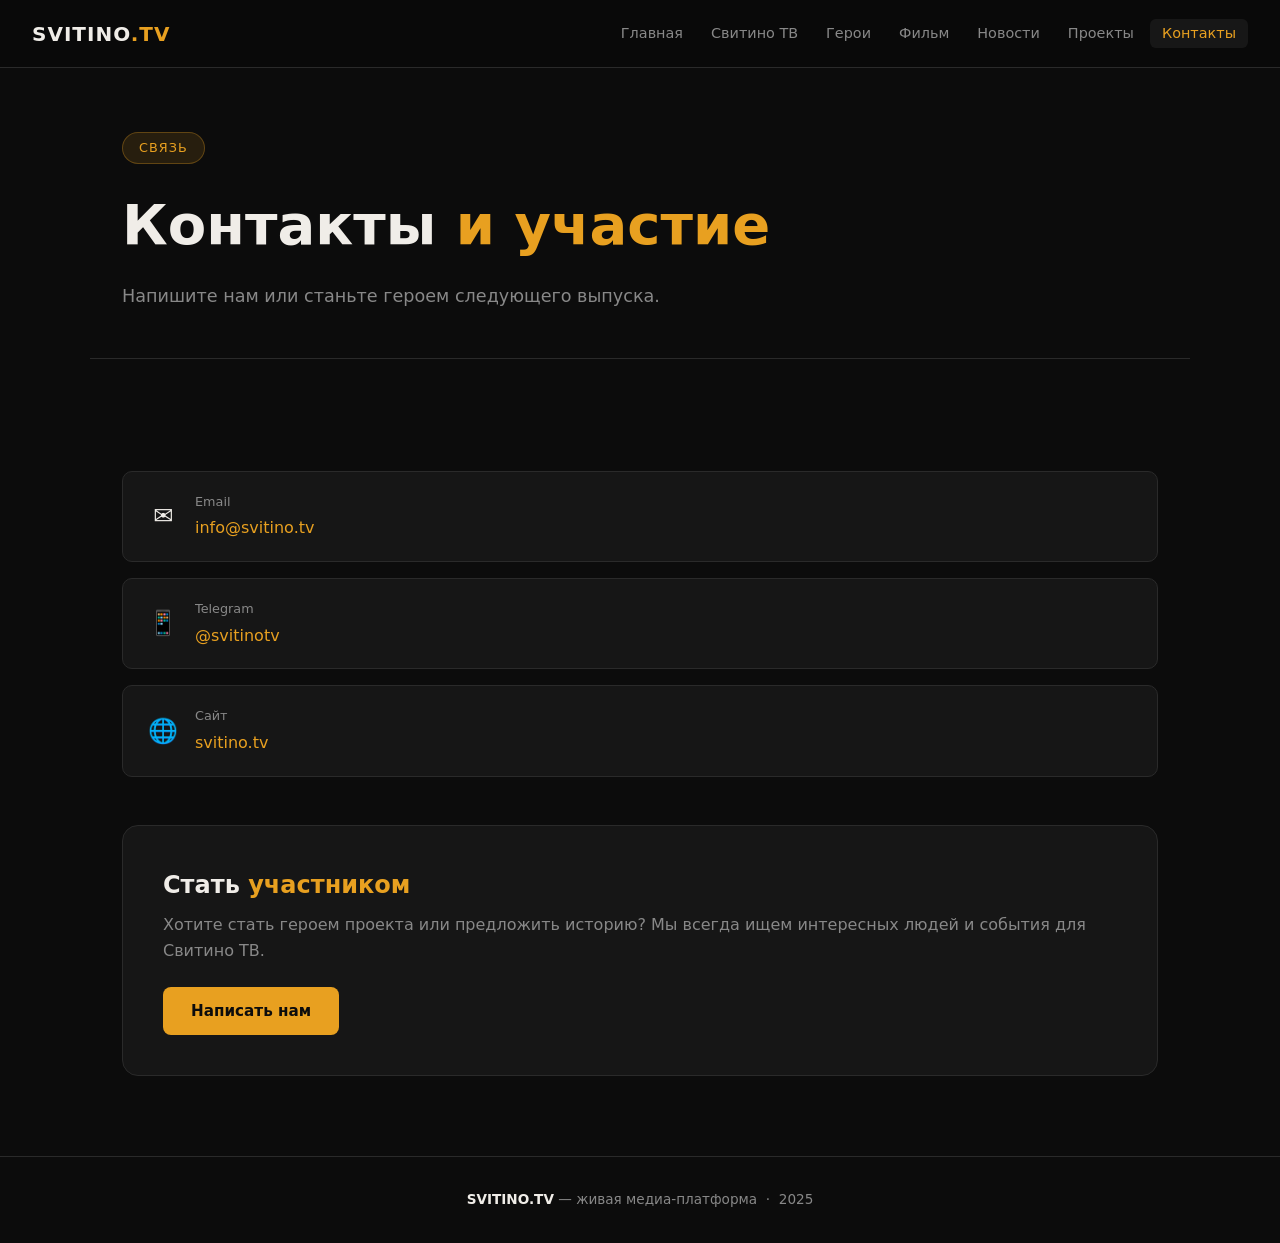
==== contacts.html @ ee6710ea "Убрать скрипт Cloudflare Analytics — работает автоматически через Pages" ====
<!DOCTYPE html>
<html lang="ru">
<head>
  <meta charset="UTF-8">
  <meta name="viewport" content="width=device-width, initial-scale=1.0">
  <title>Контакты — SVITINO.TV</title>
  <meta name="description" content="Связаться с командой Свитино ТВ или стать участником проекта.">
  <link rel="stylesheet" href="css/style.css">
  <style>
    .participate {
      background: var(--bg-card);
      border: 1px solid var(--border);
      border-radius: 16px;
      padding: 2.5rem;
      margin-top: 3rem;
    }
    .participate h2 { font-size: 1.5rem; margin-bottom: 0.5rem; }
    .participate h2 span { color: var(--accent); }
    .participate p { color: var(--text-muted); margin-bottom: 1.5rem; }
  </style>
</head>
<body>

<nav>
  <a class="nav-logo" href="index.html">SVITINO<span>.TV</span></a>
  <button class="nav-burger" aria-label="Меню">
    <span></span><span></span><span></span>
  </button>
  <ul class="nav-links">
    <li><a href="index.html">Главная</a></li>
    <li><a href="tv.html">Свитино ТВ</a></li>
    <li><a href="heroes.html">Герои</a></li>
    <li><a href="film.html">Фильм</a></li>
    <li><a href="news.html">Новости</a></li>
    <li><a href="projects.html">Проекты</a></li>
    <li><a href="contacts.html">Контакты</a></li>
  </ul>
</nav>

<div class="page">
  <div class="page-hero">
    <div class="coming-soon">Связь</div>
    <h1>Контакты <span style="color:var(--accent)">и участие</span></h1>
    <p>Напишите нам или станьте героем следующего выпуска.</p>
  </div>

  <div class="section">
    <ul class="contact-list">
      <li>
        <span class="ci">✉️</span>
        <div>
          <div style="font-size:0.8rem;color:var(--text-muted);margin-bottom:0.2rem">Email</div>
          <a href="mailto:info@svitino.tv">info@svitino.tv</a>
        </div>
      </li>
      <li>
        <span class="ci">📱</span>
        <div>
          <div style="font-size:0.8rem;color:var(--text-muted);margin-bottom:0.2rem">Telegram</div>
          <a href="https://t.me/svitinotv" target="_blank" rel="noopener">@svitinotv</a>
        </div>
      </li>
      <li>
        <span class="ci">🌐</span>
        <div>
          <div style="font-size:0.8rem;color:var(--text-muted);margin-bottom:0.2rem">Сайт</div>
          <a href="https://svitino.tv">svitino.tv</a>
        </div>
      </li>
    </ul>

    <div class="participate">
      <h2>Стать <span>участником</span></h2>
      <p>Хотите стать героем проекта или предложить историю? Мы всегда ищем интересных людей и события для Свитино ТВ.</p>
      <a href="mailto:info@svitino.tv?subject=Хочу стать участником SVITINO.TV" class="btn btn-primary">Написать нам</a>
    </div>
  </div>
</div>

<footer>
  <strong>SVITINO.TV</strong> — живая медиа-платформа &nbsp;·&nbsp; 2025
</footer>

<script src="js/nav.js"></script>
</body>
</html>
---- css/style.css ----
/* SVITINO.TV — main stylesheet */

*, *::before, *::after {
  box-sizing: border-box;
  margin: 0;
  padding: 0;
}

:root {
  --bg: #0c0c0c;
  --bg-card: #161616;
  --bg-nav: rgba(10, 10, 10, 0.95);
  --accent: #e8a020;
  --accent-dark: #c48018;
  --text: #f0ede8;
  --text-muted: #888;
  --border: #2a2a2a;
  --font: 'Segoe UI', system-ui, -apple-system, sans-serif;
  --nav-h: 68px;
}

html { scroll-behavior: smooth; }

body {
  background: var(--bg);
  color: var(--text);
  font-family: var(--font);
  font-size: 16px;
  line-height: 1.6;
  min-height: 100vh;
}

a { color: inherit; text-decoration: none; }

/* ── Navigation ──────────────────────────────── */

nav {
  position: fixed;
  top: 0; left: 0; right: 0;
  height: var(--nav-h);
  background: var(--bg-nav);
  border-bottom: 1px solid var(--border);
  backdrop-filter: blur(10px);
  z-index: 100;
  display: flex;
  align-items: center;
  justify-content: space-between;
  padding: 0 2rem;
}

.nav-logo {
  font-size: 1.25rem;
  font-weight: 700;
  letter-spacing: 0.05em;
  color: var(--text);
}

.nav-logo span { color: var(--accent); }

.nav-links {
  display: flex;
  gap: 0.25rem;
  list-style: none;
}

.nav-links a {
  padding: 0.4rem 0.75rem;
  border-radius: 6px;
  font-size: 0.9rem;
  color: var(--text-muted);
  transition: color 0.2s, background 0.2s;
}

.nav-links a:hover,
.nav-links a.active {
  color: var(--text);
  background: rgba(255,255,255,0.06);
}

.nav-links a.active { color: var(--accent); }

/* Burger (mobile) */
.nav-burger {
  display: none;
  flex-direction: column;
  gap: 5px;
  cursor: pointer;
  padding: 4px;
  background: none;
  border: none;
}

.nav-burger span {
  display: block;
  width: 24px;
  height: 2px;
  background: var(--text);
  border-radius: 2px;
  transition: all 0.3s;
}

/* ── Page wrapper ────────────────────────────── */

.page {
  padding-top: var(--nav-h);
  min-height: 100vh;
}

/* ── Hero (главная) ──────────────────────────── */

.hero {
  min-height: calc(100vh - var(--nav-h));
  display: flex;
  flex-direction: column;
  align-items: center;
  justify-content: center;
  text-align: center;
  padding: 4rem 2rem;
  background:
    radial-gradient(ellipse 80% 60% at 50% 30%, rgba(232,160,32,0.08) 0%, transparent 70%),
    var(--bg);
}

.hero-eyebrow {
  font-size: 0.8rem;
  letter-spacing: 0.2em;
  text-transform: uppercase;
  color: var(--accent);
  margin-bottom: 1.5rem;
}

.hero h1 {
  font-size: clamp(3rem, 10vw, 7rem);
  font-weight: 800;
  letter-spacing: -0.02em;
  line-height: 1;
  margin-bottom: 1.5rem;
}

.hero h1 .dot { color: var(--accent); }

.hero-sub {
  font-size: clamp(1rem, 2.5vw, 1.25rem);
  color: var(--text-muted);
  max-width: 540px;
  margin-bottom: 1rem;
}

.hero-note {
  font-size: 0.95rem;
  color: var(--accent);
  margin-bottom: 3rem;
}

.hero-buttons {
  display: flex;
  gap: 1rem;
  flex-wrap: wrap;
  justify-content: center;
}

/* ── Buttons ─────────────────────────────────── */

.btn {
  display: inline-flex;
  align-items: center;
  gap: 0.5rem;
  padding: 0.75rem 1.75rem;
  border-radius: 8px;
  font-size: 0.95rem;
  font-weight: 600;
  cursor: pointer;
  transition: all 0.2s;
  border: none;
}

.btn-primary {
  background: var(--accent);
  color: #0c0c0c;
}

.btn-primary:hover {
  background: var(--accent-dark);
  transform: translateY(-1px);
}

.btn-outline {
  background: transparent;
  color: var(--text);
  border: 1px solid var(--border);
}

.btn-outline:hover {
  border-color: var(--accent);
  color: var(--accent);
  transform: translateY(-1px);
}

/* ── Section ─────────────────────────────────── */

.section {
  padding: 5rem 2rem;
  max-width: 1100px;
  margin: 0 auto;
}

.section-title {
  font-size: clamp(1.75rem, 4vw, 2.5rem);
  font-weight: 700;
  margin-bottom: 0.5rem;
}

.section-title span { color: var(--accent); }

.section-sub {
  color: var(--text-muted);
  margin-bottom: 3rem;
  max-width: 540px;
}

/* ── Cards ───────────────────────────────────── */

.cards {
  display: grid;
  grid-template-columns: repeat(auto-fill, minmax(300px, 1fr));
  gap: 1.5rem;
}

.card {
  background: var(--bg-card);
  border: 1px solid var(--border);
  border-radius: 12px;
  overflow: hidden;
  transition: border-color 0.2s, transform 0.2s;
}

.card:hover {
  border-color: var(--accent);
  transform: translateY(-3px);
}

.card-img {
  width: 100%;
  aspect-ratio: 16/9;
  background: #1e1e1e;
  display: flex;
  align-items: center;
  justify-content: center;
  color: var(--text-muted);
  font-size: 2rem;
}

.card-body { padding: 1.25rem; }

.card-tag {
  font-size: 0.75rem;
  letter-spacing: 0.1em;
  text-transform: uppercase;
  color: var(--accent);
  margin-bottom: 0.5rem;
}

.card-title {
  font-size: 1.1rem;
  font-weight: 600;
  margin-bottom: 0.5rem;
}

.card-text { font-size: 0.9rem; color: var(--text-muted); }

/* ── Page hero (inner pages) ─────────────────── */

.page-hero {
  padding: 4rem 2rem 3rem;
  max-width: 1100px;
  margin: 0 auto;
  border-bottom: 1px solid var(--border);
  margin-bottom: 0;
}

.page-hero h1 {
  font-size: clamp(2rem, 5vw, 3.5rem);
  font-weight: 800;
  margin-bottom: 0.75rem;
}

.page-hero p {
  color: var(--text-muted);
  font-size: 1.1rem;
  max-width: 560px;
}

/* ── Coming soon badge ───────────────────────── */

.coming-soon {
  display: inline-block;
  background: rgba(232,160,32,0.12);
  color: var(--accent);
  border: 1px solid rgba(232,160,32,0.3);
  border-radius: 20px;
  padding: 0.3rem 1rem;
  font-size: 0.8rem;
  letter-spacing: 0.08em;
  text-transform: uppercase;
  margin-bottom: 1rem;
}

/* ── Contacts ────────────────────────────────── */

.contact-list {
  list-style: none;
  display: flex;
  flex-direction: column;
  gap: 1rem;
  margin-top: 2rem;
}

.contact-list li {
  display: flex;
  align-items: center;
  gap: 1rem;
  padding: 1.25rem 1.5rem;
  background: var(--bg-card);
  border: 1px solid var(--border);
  border-radius: 10px;
}

.contact-list .ci {
  font-size: 1.5rem;
  width: 2rem;
  text-align: center;
}

.contact-list a {
  color: var(--accent);
  transition: opacity 0.2s;
}

.contact-list a:hover { opacity: 0.75; }

/* ── Footer ──────────────────────────────────── */

footer {
  border-top: 1px solid var(--border);
  padding: 2rem;
  text-align: center;
  color: var(--text-muted);
  font-size: 0.85rem;
}

footer strong { color: var(--text); }

/* ── Mobile ──────────────────────────────────── */

@media (max-width: 768px) {
  nav { padding: 0 1rem; }

  .nav-links {
    position: fixed;
    top: var(--nav-h);
    left: 0; right: 0;
    background: var(--bg-nav);
    border-bottom: 1px solid var(--border);
    flex-direction: column;
    padding: 1rem;
    gap: 0.25rem;
    transform: translateY(-120%);
    transition: transform 0.3s;
  }

  .nav-links.open { transform: translateY(0); }

  .nav-links a {
    display: block;
    padding: 0.65rem 1rem;
    font-size: 1rem;
  }

  .nav-burger { display: flex; }

  .hero { padding: 3rem 1.25rem; }

  .hero-buttons { flex-direction: column; align-items: stretch; }
  .hero-buttons .btn { justify-content: center; }

  .section { padding: 3rem 1.25rem; }
  .page-hero { padding: 2.5rem 1.25rem 2rem; }

  .cards { grid-template-columns: 1fr; }
}
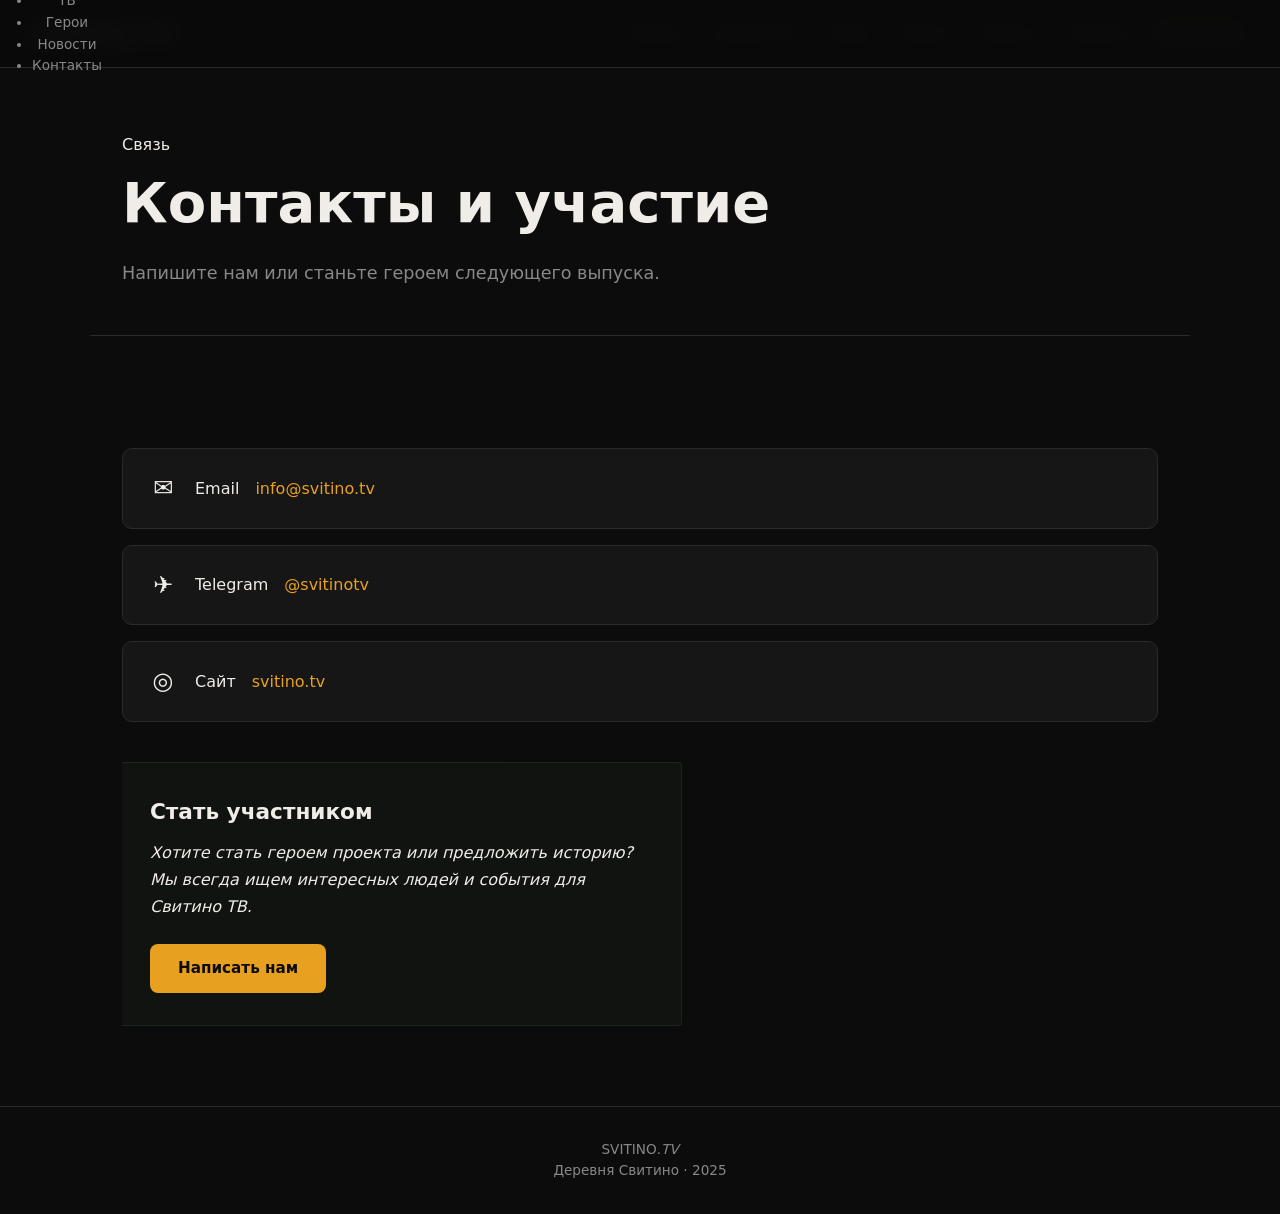
==== commit 7fff6403: "Add files via upload" ====
--- a/contacts.html
+++ b/contacts.html
@@ -8,22 +8,34 @@
   <link rel="stylesheet" href="css/style.css">
   <style>
     .participate {
-      background: var(--bg-card);
-      border: 1px solid var(--border);
-      border-radius: 16px;
-      padding: 2.5rem;
-      margin-top: 3rem;
+      background: rgba(61,92,64,0.1);
+      border: 1px solid rgba(61,92,64,0.25);
+      border-left: 3px solid var(--fir);
+      border-radius: 0 4px 4px 0;
+      padding: 2rem 2rem 2rem 1.75rem;
+      margin-top: 2.5rem;
+      max-width: 560px;
     }
-    .participate h2 { font-size: 1.5rem; margin-bottom: 0.5rem; }
-    .participate h2 span { color: var(--accent); }
-    .participate p { color: var(--text-muted); margin-bottom: 1.5rem; }
+    .participate h2 {
+      font-family: var(--serif);
+      font-size: 1.35rem;
+      font-weight: 700;
+      margin-bottom: 0.6rem;
+    }
+    .participate p {
+      font-family: var(--serif);
+      font-style: italic;
+      color: var(--stone);
+      margin-bottom: 1.5rem;
+      line-height: 1.7;
+    }
   </style>
 </head>
 <body>
 
 <nav>
-  <a class="nav-logo" href="index.html">SVITINO<span>.TV</span></a>
-  <button class="nav-burger" aria-label="Меню">
+  <a class="nav-logo" href="index.html">SVITINO<em>.TV</em></a>
+  <button class="nav-burger" aria-label="Меню" aria-expanded="false">
     <span></span><span></span><span></span>
   </button>
   <ul class="nav-links">
@@ -39,38 +51,32 @@
 
 <div class="page">
   <div class="page-hero">
-    <div class="coming-soon">Связь</div>
-    <h1>Контакты <span style="color:var(--accent)">и участие</span></h1>
+    <div class="badge">Связь</div>
+    <h1>Контакты и участие</h1>
     <p>Напишите нам или станьте героем следующего выпуска.</p>
   </div>
 
   <div class="section">
     <ul class="contact-list">
       <li>
-        <span class="ci">✉️</span>
-        <div>
-          <div style="font-size:0.8rem;color:var(--text-muted);margin-bottom:0.2rem">Email</div>
-          <a href="mailto:info@svitino.tv">info@svitino.tv</a>
-        </div>
+        <span class="ci">✉</span>
+        <span class="cl">Email</span>
+        <a href="mailto:info@svitino.tv">info@svitino.tv</a>
       </li>
       <li>
-        <span class="ci">📱</span>
-        <div>
-          <div style="font-size:0.8rem;color:var(--text-muted);margin-bottom:0.2rem">Telegram</div>
-          <a href="https://t.me/svitinotv" target="_blank" rel="noopener">@svitinotv</a>
-        </div>
+        <span class="ci">✈</span>
+        <span class="cl">Telegram</span>
+        <a href="https://t.me/svitinotv" target="_blank" rel="noopener">@svitinotv</a>
       </li>
       <li>
-        <span class="ci">🌐</span>
-        <div>
-          <div style="font-size:0.8rem;color:var(--text-muted);margin-bottom:0.2rem">Сайт</div>
-          <a href="https://svitino.tv">svitino.tv</a>
-        </div>
+        <span class="ci">◎</span>
+        <span class="cl">Сайт</span>
+        <a href="https://svitino.tv">svitino.tv</a>
       </li>
     </ul>
 
     <div class="participate">
-      <h2>Стать <span>участником</span></h2>
+      <h2>Стать участником</h2>
       <p>Хотите стать героем проекта или предложить историю? Мы всегда ищем интересных людей и события для Свитино ТВ.</p>
       <a href="mailto:info@svitino.tv?subject=Хочу стать участником SVITINO.TV" class="btn btn-primary">Написать нам</a>
     </div>
@@ -78,7 +84,16 @@
 </div>
 
 <footer>
-  <strong>SVITINO.TV</strong> — живая медиа-платформа &nbsp;·&nbsp; 2025
+  <div class="footer-logo">SVITINO<em>.TV</em></div>
+  <div class="footer-center">Деревня Свитино · 2025</div>
+  <nav aria-label="Footer navigation">
+    <ul class="footer-nav">
+      <li><a href="tv.html">ТВ</a></li>
+      <li><a href="heroes.html">Герои</a></li>
+      <li><a href="news.html">Новости</a></li>
+      <li><a href="contacts.html">Контакты</a></li>
+    </ul>
+  </nav>
 </footer>
 
 <script src="js/nav.js"></script>
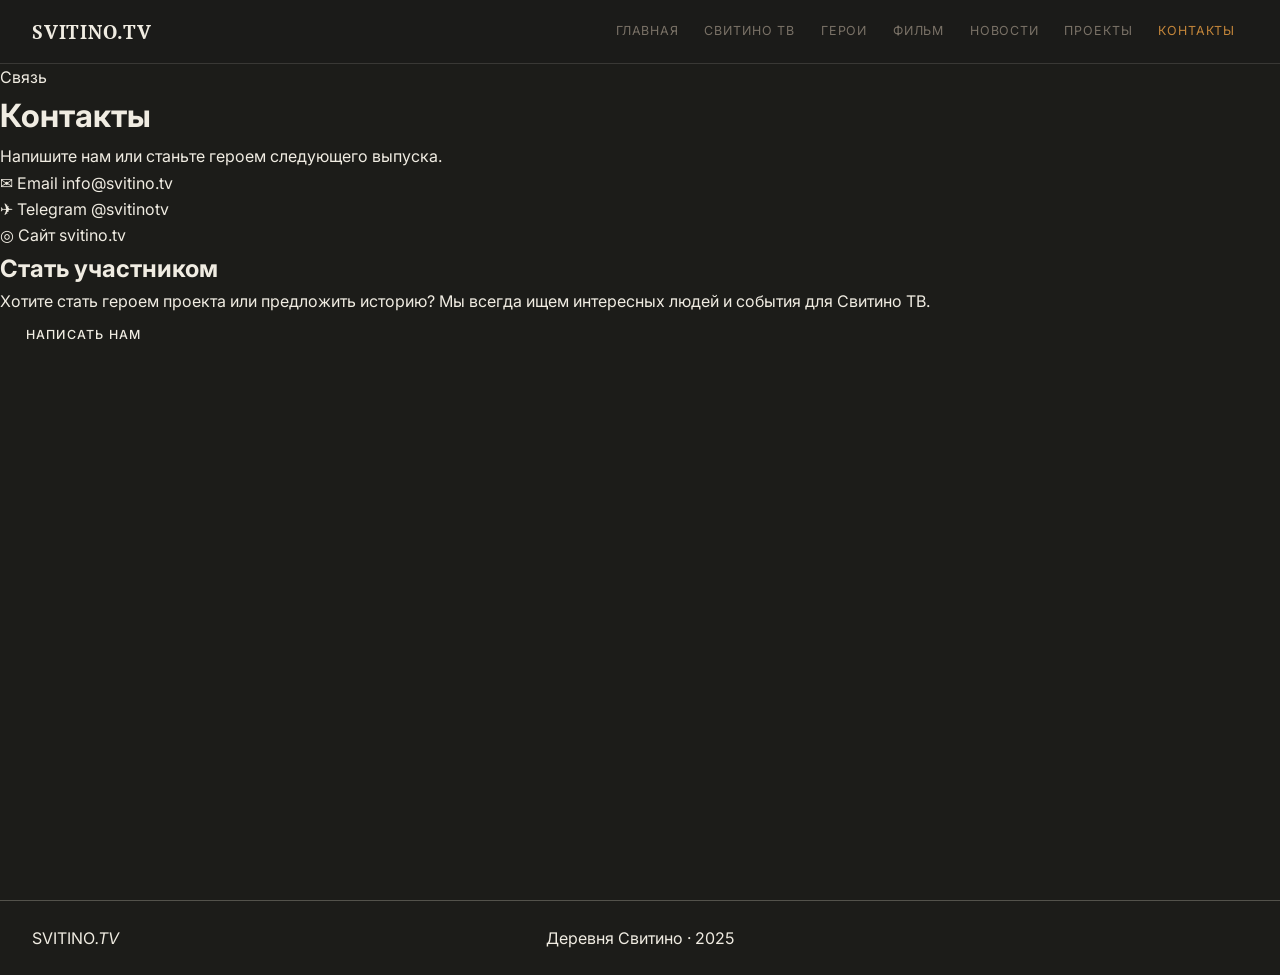
==== commit 78aa36f3: "Add files via upload" ====
--- a/contacts.html
+++ b/contacts.html
@@ -4,40 +4,12 @@
   <meta charset="UTF-8">
   <meta name="viewport" content="width=device-width, initial-scale=1.0">
   <title>Контакты — SVITINO.TV</title>
-  <meta name="description" content="Связаться с командой Свитино ТВ или стать участником проекта.">
   <link rel="stylesheet" href="css/style.css">
-  <style>
-    .participate {
-      background: rgba(61,92,64,0.1);
-      border: 1px solid rgba(61,92,64,0.25);
-      border-left: 3px solid var(--fir);
-      border-radius: 0 4px 4px 0;
-      padding: 2rem 2rem 2rem 1.75rem;
-      margin-top: 2.5rem;
-      max-width: 560px;
-    }
-    .participate h2 {
-      font-family: var(--serif);
-      font-size: 1.35rem;
-      font-weight: 700;
-      margin-bottom: 0.6rem;
-    }
-    .participate p {
-      font-family: var(--serif);
-      font-style: italic;
-      color: var(--stone);
-      margin-bottom: 1.5rem;
-      line-height: 1.7;
-    }
-  </style>
 </head>
 <body>
-
-<nav>
-  <a class="nav-logo" href="index.html">SVITINO<em>.TV</em></a>
-  <button class="nav-burger" aria-label="Меню" aria-expanded="false">
-    <span></span><span></span><span></span>
-  </button>
+<nav class="nav">
+  <a class="nav-logo" href="index.html"><span class="nav-logo-main">SVITINO</span><span class="nav-logo-dot">.</span><span class="nav-logo-tv">TV</span></a>
+  <button class="nav-burger" aria-label="Меню" aria-expanded="false"><span></span><span></span><span></span></button>
   <ul class="nav-links">
     <li><a href="index.html">Главная</a></li>
     <li><a href="tv.html">Свитино ТВ</a></li>
@@ -48,54 +20,40 @@
     <li><a href="contacts.html">Контакты</a></li>
   </ul>
 </nav>
-
 <div class="page">
-  <div class="page-hero">
-    <div class="badge">Связь</div>
-    <h1>Контакты и участие</h1>
-    <p>Напишите нам или станьте героем следующего выпуска.</p>
+  <div class="page-head">
+    <div class="page-head-inner">
+      <div class="page-badge">Связь</div>
+      <h1>Контакты</h1>
+      <p>Напишите нам или станьте героем следующего выпуска.</p>
+    </div>
   </div>
-
-  <div class="section">
-    <ul class="contact-list">
-      <li>
-        <span class="ci">✉</span>
-        <span class="cl">Email</span>
-        <a href="mailto:info@svitino.tv">info@svitino.tv</a>
-      </li>
-      <li>
-        <span class="ci">✈</span>
-        <span class="cl">Telegram</span>
-        <a href="https://t.me/svitinotv" target="_blank" rel="noopener">@svitinotv</a>
-      </li>
-      <li>
-        <span class="ci">◎</span>
-        <span class="cl">Сайт</span>
-        <a href="https://svitino.tv">svitino.tv</a>
-      </li>
-    </ul>
-
-    <div class="participate">
+  <div class="page-content">
+    <div class="contact-items">
+      <div class="contact-row">
+        <span class="contact-icon">✉</span>
+        <span class="contact-label">Email</span>
+        <a href="mailto:info@svitino.tv" class="contact-value">info@svitino.tv</a>
+      </div>
+      <div class="contact-row">
+        <span class="contact-icon">✈</span>
+        <span class="contact-label">Telegram</span>
+        <a href="https://t.me/svitinotv" target="_blank" rel="noopener" class="contact-value">@svitinotv</a>
+      </div>
+      <div class="contact-row">
+        <span class="contact-icon">◎</span>
+        <span class="contact-label">Сайт</span>
+        <a href="https://svitino.tv" class="contact-value">svitino.tv</a>
+      </div>
+    </div>
+    <div class="participate-block">
       <h2>Стать участником</h2>
       <p>Хотите стать героем проекта или предложить историю? Мы всегда ищем интересных людей и события для Свитино ТВ.</p>
-      <a href="mailto:info@svitino.tv?subject=Хочу стать участником SVITINO.TV" class="btn btn-primary">Написать нам</a>
+      <a href="mailto:info@svitino.tv?subject=Хочу стать участником SVITINO.TV" class="btn btn-stone">Написать нам</a>
     </div>
   </div>
 </div>
-
-<footer>
-  <div class="footer-logo">SVITINO<em>.TV</em></div>
-  <div class="footer-center">Деревня Свитино · 2025</div>
-  <nav aria-label="Footer navigation">
-    <ul class="footer-nav">
-      <li><a href="tv.html">ТВ</a></li>
-      <li><a href="heroes.html">Герои</a></li>
-      <li><a href="news.html">Новости</a></li>
-      <li><a href="contacts.html">Контакты</a></li>
-    </ul>
-  </nav>
-</footer>
-
+<footer class="footer-simple"><span class="footer-simple-logo">SVITINO<em>.TV</em></span><span>Деревня Свитино · 2025</span></footer>
 <script src="js/nav.js"></script>
 </body>
 </html>
--- a/css/style.css
+++ b/css/style.css
@@ -1,46 +1,56 @@
-/* SVITINO.TV — main stylesheet */
-
-*, *::before, *::after {
-  box-sizing: border-box;
-  margin: 0;
-  padding: 0;
-}
+/* SVITINO.TV — Новая версия. Документальный стиль. */
+
+@import url('https://fonts.googleapis.com/css2?family=PT+Serif:ital,wght@0,400;0,700;1,400&family=Inter:wght@300;400;500&display=swap');
+
+*, *::before, *::after { box-sizing: border-box; margin: 0; padding: 0; }
 
 :root {
-  --bg: #0c0c0c;
-  --bg-card: #161616;
-  --bg-nav: rgba(10, 10, 10, 0.95);
-  --accent: #e8a020;
-  --accent-dark: #c48018;
-  --text: #f0ede8;
-  --text-muted: #888;
-  --border: #2a2a2a;
-  --font: 'Segoe UI', system-ui, -apple-system, sans-serif;
-  --nav-h: 68px;
+  --ink:     #1c1c19;
+  --paper:   #f0ece2;
+  --stone:   #7a7267;
+  --pebble:  #c8c3b5;
+  --amber:   #c4863a;
+  --amber2:  #a06828;
+  --fir:     #3d5c40;
+  --card-bg: #242420;
+  --border:  rgba(200,195,181,0.18);
+  --border2: rgba(200,195,181,0.32);
+  --nav-h:   64px;
+  --serif:   'PT Serif', Georgia, serif;
+  --sans:    'Inter', system-ui, -apple-system, sans-serif;
+
+  /* Gabion mesh pattern */
+  --gabion: repeating-linear-gradient(
+      rgba(200,195,181,0.10) 0px, rgba(200,195,181,0.10) 1px,
+      transparent 1px, transparent 22px),
+    repeating-linear-gradient(
+      90deg,
+      rgba(200,195,181,0.10) 0px, rgba(200,195,181,0.10) 1px,
+      transparent 1px, transparent 22px);
 }
 
 html { scroll-behavior: smooth; }
 
 body {
-  background: var(--bg);
-  color: var(--text);
-  font-family: var(--font);
+  background: var(--ink);
+  color: var(--paper);
+  font-family: var(--sans);
   font-size: 16px;
-  line-height: 1.6;
+  line-height: 1.65;
   min-height: 100vh;
 }
 
 a { color: inherit; text-decoration: none; }
 
-/* ── Navigation ──────────────────────────────── */
+/* ── Nav ────────────────────────────────────── */
 
 nav {
   position: fixed;
   top: 0; left: 0; right: 0;
   height: var(--nav-h);
-  background: var(--bg-nav);
+  background: rgba(28,28,25,0.96);
+  backdrop-filter: blur(10px);
   border-bottom: 1px solid var(--border);
-  backdrop-filter: blur(10px);
   z-index: 100;
   display: flex;
   align-items: center;
@@ -49,53 +59,49 @@
 }
 
 .nav-logo {
-  font-size: 1.25rem;
-  font-weight: 700;
-  letter-spacing: 0.05em;
-  color: var(--text);
-}
-
-.nav-logo span { color: var(--accent); }
+  font-family: var(--serif);
+  font-size: 1.2rem;
+  font-weight: 700;
+  letter-spacing: 0.04em;
+  color: var(--paper);
+}
+.nav-logo em { font-style: italic; color: var(--amber); }
 
 .nav-links {
   display: flex;
-  gap: 0.25rem;
+  gap: 0;
   list-style: none;
 }
 
 .nav-links a {
-  padding: 0.4rem 0.75rem;
-  border-radius: 6px;
-  font-size: 0.9rem;
-  color: var(--text-muted);
-  transition: color 0.2s, background 0.2s;
+  display: block;
+  padding: 0.4rem 0.8rem;
+  font-size: 0.78rem;
+  letter-spacing: 0.07em;
+  text-transform: uppercase;
+  color: var(--stone);
+  transition: color 0.2s;
 }
 
 .nav-links a:hover,
-.nav-links a.active {
-  color: var(--text);
-  background: rgba(255,255,255,0.06);
-}
-
-.nav-links a.active { color: var(--accent); }
-
-/* Burger (mobile) */
+.nav-links a.active { color: var(--paper); }
+.nav-links a.active { color: var(--amber); }
+
 .nav-burger {
   display: none;
   flex-direction: column;
   gap: 5px;
+  background: none;
+  border: none;
   cursor: pointer;
   padding: 4px;
-  background: none;
-  border: none;
-}
-
+}
 .nav-burger span {
   display: block;
-  width: 24px;
-  height: 2px;
-  background: var(--text);
-  border-radius: 2px;
+  width: 22px;
+  height: 1.5px;
+  background: var(--paper);
+  border-radius: 1px;
   transition: all 0.3s;
 }
 
@@ -110,89 +116,201 @@
 
 .hero {
   min-height: calc(100vh - var(--nav-h));
+  display: grid;
+  grid-template-rows: 1fr auto;
+  position: relative;
+  overflow: hidden;
+}
+
+/* Archive photo wall — decorative grid behind hero */
+.hero-bg {
+  position: absolute;
+  inset: 0;
+  display: grid;
+  grid-template-columns: repeat(8, 1fr);
+  grid-template-rows: repeat(5, 1fr);
+  gap: 3px;
+  opacity: 0.08;
+  pointer-events: none;
+}
+
+.hero-bg-cell {
+  background: var(--pebble);
+  border-radius: 1px;
+}
+
+.hero-bg-cell:nth-child(3n)   { opacity: 0.6; }
+.hero-bg-cell:nth-child(5n)   { opacity: 0.9; }
+.hero-bg-cell:nth-child(7n+1) { opacity: 0.3; }
+
+/* Gabion overlay */
+.hero::before {
+  content: '';
+  position: absolute;
+  inset: 0;
+  background-image: var(--gabion);
+  pointer-events: none;
+  opacity: 0.6;
+  z-index: 0;
+}
+
+/* Bottom fade */
+.hero::after {
+  content: '';
+  position: absolute;
+  bottom: 0; left: 0; right: 0;
+  height: 200px;
+  background: linear-gradient(transparent, var(--ink));
+  pointer-events: none;
+  z-index: 1;
+}
+
+.hero-main {
+  position: relative;
+  z-index: 2;
   display: flex;
   flex-direction: column;
   align-items: center;
   justify-content: center;
   text-align: center;
-  padding: 4rem 2rem;
-  background:
-    radial-gradient(ellipse 80% 60% at 50% 30%, rgba(232,160,32,0.08) 0%, transparent 70%),
-    var(--bg);
+  padding: 5rem 2rem 3rem;
 }
 
 .hero-eyebrow {
-  font-size: 0.8rem;
+  font-size: 0.7rem;
   letter-spacing: 0.2em;
   text-transform: uppercase;
-  color: var(--accent);
-  margin-bottom: 1.5rem;
+  color: var(--stone);
+  margin-bottom: 2rem;
+  display: flex;
+  align-items: center;
+  gap: 1rem;
+}
+.hero-eyebrow::before,
+.hero-eyebrow::after {
+  content: '';
+  flex: 1;
+  height: 1px;
+  background: var(--border2);
+  max-width: 60px;
 }
 
 .hero h1 {
-  font-size: clamp(3rem, 10vw, 7rem);
-  font-weight: 800;
-  letter-spacing: -0.02em;
-  line-height: 1;
-  margin-bottom: 1.5rem;
-}
-
-.hero h1 .dot { color: var(--accent); }
+  font-family: var(--serif);
+  font-size: clamp(4rem, 12vw, 9rem);
+  font-weight: 700;
+  line-height: 0.9;
+  letter-spacing: -0.03em;
+  margin-bottom: 0.15em;
+  color: var(--paper);
+}
+
+.hero h1 .dot { color: var(--amber); font-style: italic; }
+.hero h1 .tv  { color: var(--amber); font-style: italic; }
+
+.hero-rule {
+  width: 48px;
+  height: 2px;
+  background: var(--amber);
+  margin: 1.5rem auto;
+}
 
 .hero-sub {
-  font-size: clamp(1rem, 2.5vw, 1.25rem);
-  color: var(--text-muted);
-  max-width: 540px;
-  margin-bottom: 1rem;
-}
-
-.hero-note {
-  font-size: 0.95rem;
-  color: var(--accent);
-  margin-bottom: 3rem;
+  font-family: var(--serif);
+  font-size: clamp(1rem, 2vw, 1.2rem);
+  font-style: italic;
+  color: var(--stone);
+  max-width: 460px;
+  line-height: 1.7;
+  margin-bottom: 0.75rem;
+}
+
+.hero-season {
+  font-size: 0.72rem;
+  letter-spacing: 0.14em;
+  text-transform: uppercase;
+  color: var(--amber);
+  margin-bottom: 2.5rem;
 }
 
 .hero-buttons {
   display: flex;
-  gap: 1rem;
+  gap: 0.75rem;
   flex-wrap: wrap;
   justify-content: center;
 }
 
+/* ── Strip (метаданные) ──────────────────────── */
+
+.hero-strip {
+  position: relative;
+  z-index: 2;
+  border-top: 1px solid var(--border2);
+  display: grid;
+  grid-template-columns: repeat(3, 1fr);
+  text-align: center;
+  background: rgba(28,28,25,0.6);
+  backdrop-filter: blur(8px);
+}
+
+.strip-item {
+  padding: 1.1rem 1rem;
+  border-right: 1px solid var(--border);
+  display: flex;
+  flex-direction: column;
+  gap: 0.2rem;
+}
+.strip-item:last-child { border-right: none; }
+
+.strip-label {
+  font-size: 0.62rem;
+  letter-spacing: 0.16em;
+  text-transform: uppercase;
+  color: var(--stone);
+}
+
+.strip-val {
+  font-family: var(--serif);
+  font-size: 1rem;
+  font-weight: 400;
+  color: var(--paper);
+}
+
 /* ── Buttons ─────────────────────────────────── */
 
 .btn {
   display: inline-flex;
   align-items: center;
   gap: 0.5rem;
-  padding: 0.75rem 1.75rem;
-  border-radius: 8px;
-  font-size: 0.95rem;
-  font-weight: 600;
+  padding: 0.65rem 1.6rem;
+  font-family: var(--sans);
+  font-size: 0.78rem;
+  font-weight: 500;
+  letter-spacing: 0.1em;
+  text-transform: uppercase;
   cursor: pointer;
+  border: none;
   transition: all 0.2s;
-  border: none;
+  text-decoration: none;
 }
 
 .btn-primary {
-  background: var(--accent);
-  color: #0c0c0c;
-}
-
+  background: var(--amber);
+  color: var(--ink);
+}
 .btn-primary:hover {
-  background: var(--accent-dark);
+  background: var(--amber2);
   transform: translateY(-1px);
 }
 
 .btn-outline {
   background: transparent;
-  color: var(--text);
-  border: 1px solid var(--border);
-}
-
+  color: var(--paper);
+  border: 1px solid var(--border2);
+}
 .btn-outline:hover {
-  border-color: var(--accent);
-  color: var(--accent);
+  border-color: var(--amber);
+  color: var(--amber);
   transform: translateY(-1px);
 }
 
@@ -204,18 +322,40 @@
   margin: 0 auto;
 }
 
+.section-eyebrow {
+  font-size: 0.68rem;
+  letter-spacing: 0.18em;
+  text-transform: uppercase;
+  color: var(--amber);
+  margin-bottom: 0.75rem;
+}
+
 .section-title {
+  font-family: var(--serif);
   font-size: clamp(1.75rem, 4vw, 2.5rem);
   font-weight: 700;
-  margin-bottom: 0.5rem;
-}
-
-.section-title span { color: var(--accent); }
+  margin-bottom: 0.6rem;
+  line-height: 1.15;
+}
 
 .section-sub {
-  color: var(--text-muted);
-  margin-bottom: 3rem;
-  max-width: 540px;
+  font-family: var(--serif);
+  font-style: italic;
+  color: var(--stone);
+  margin-bottom: 2.5rem;
+  max-width: 520px;
+  font-size: 1.05rem;
+}
+
+/* ── Gabion divider ──────────────────────────── */
+
+.gabion-divider {
+  height: 32px;
+  background-image: var(--gabion);
+  background-color: rgba(200,195,181,0.04);
+  border-top: 1px solid var(--border);
+  border-bottom: 1px solid var(--border);
+  margin: 0;
 }
 
 /* ── Cards ───────────────────────────────────── */
@@ -223,50 +363,57 @@
 .cards {
   display: grid;
   grid-template-columns: repeat(auto-fill, minmax(300px, 1fr));
-  gap: 1.5rem;
+  gap: 1.25rem;
 }
 
 .card {
-  background: var(--bg-card);
+  background: var(--card-bg);
   border: 1px solid var(--border);
-  border-radius: 12px;
+  border-radius: 4px;
   overflow: hidden;
   transition: border-color 0.2s, transform 0.2s;
 }
 
 .card:hover {
-  border-color: var(--accent);
-  transform: translateY(-3px);
+  border-color: var(--amber);
+  transform: translateY(-2px);
 }
 
 .card-img {
   width: 100%;
   aspect-ratio: 16/9;
-  background: #1e1e1e;
+  background: #181815;
+  background-image: var(--gabion);
   display: flex;
   align-items: center;
   justify-content: center;
-  color: var(--text-muted);
+  color: var(--stone);
   font-size: 2rem;
 }
 
 .card-body { padding: 1.25rem; }
 
 .card-tag {
-  font-size: 0.75rem;
-  letter-spacing: 0.1em;
-  text-transform: uppercase;
-  color: var(--accent);
-  margin-bottom: 0.5rem;
+  font-size: 0.68rem;
+  letter-spacing: 0.12em;
+  text-transform: uppercase;
+  color: var(--amber);
+  margin-bottom: 0.4rem;
 }
 
 .card-title {
+  font-family: var(--serif);
   font-size: 1.1rem;
-  font-weight: 600;
-  margin-bottom: 0.5rem;
-}
-
-.card-text { font-size: 0.9rem; color: var(--text-muted); }
+  font-weight: 700;
+  margin-bottom: 0.4rem;
+  line-height: 1.3;
+}
+
+.card-text {
+  font-size: 0.88rem;
+  color: var(--stone);
+  line-height: 1.6;
+}
 
 /* ── Page hero (inner pages) ─────────────────── */
 
@@ -275,34 +422,169 @@
   max-width: 1100px;
   margin: 0 auto;
   border-bottom: 1px solid var(--border);
-  margin-bottom: 0;
+  position: relative;
+}
+
+.page-hero::before {
+  content: '';
+  position: absolute;
+  inset: 0;
+  background-image: var(--gabion);
+  opacity: 0.4;
+  pointer-events: none;
+}
+
+.page-hero > * { position: relative; z-index: 1; }
+
+.page-hero .badge {
+  display: inline-block;
+  font-size: 0.65rem;
+  letter-spacing: 0.14em;
+  text-transform: uppercase;
+  color: var(--amber);
+  border: 1px solid rgba(196,134,58,0.3);
+  padding: 0.25rem 0.75rem;
+  border-radius: 2px;
+  margin-bottom: 1.25rem;
 }
 
 .page-hero h1 {
+  font-family: var(--serif);
   font-size: clamp(2rem, 5vw, 3.5rem);
-  font-weight: 800;
+  font-weight: 700;
   margin-bottom: 0.75rem;
+  line-height: 1.1;
 }
 
 .page-hero p {
-  color: var(--text-muted);
+  font-family: var(--serif);
+  font-style: italic;
+  color: var(--stone);
+  font-size: 1.05rem;
+  max-width: 540px;
+  line-height: 1.65;
+}
+
+/* ── Film page ───────────────────────────────── */
+
+.film-poster {
+  width: 100%;
+  max-width: 680px;
+  aspect-ratio: 16/9;
+  background: #111110;
+  background-image: var(--gabion);
+  border: 1px solid var(--border2);
+  border-radius: 4px;
+  display: flex;
+  flex-direction: column;
+  align-items: center;
+  justify-content: center;
+  margin: 0 auto 2.5rem;
+  gap: 0.5rem;
+  position: relative;
+  overflow: hidden;
+}
+
+.film-poster-label {
+  font-family: var(--serif);
+  font-size: 1.4rem;
+  font-weight: 700;
+  letter-spacing: 0.04em;
+  color: var(--amber);
+}
+
+.film-poster-sub {
+  font-size: 0.8rem;
+  letter-spacing: 0.1em;
+  text-transform: uppercase;
+  color: var(--stone);
+}
+
+.film-meta {
+  display: grid;
+  grid-template-columns: repeat(auto-fill, minmax(180px, 1fr));
+  gap: 1px;
+  background: var(--border);
+  border: 1px solid var(--border);
+  margin-bottom: 2.5rem;
+}
+
+.film-meta-item {
+  padding: 1rem 1.25rem;
+  background: var(--card-bg);
+}
+
+.film-meta-label {
+  font-size: 0.65rem;
+  letter-spacing: 0.14em;
+  text-transform: uppercase;
+  color: var(--stone);
+  margin-bottom: 0.3rem;
+}
+
+.film-meta-val {
+  font-family: var(--serif);
+  font-size: 1rem;
+  font-weight: 700;
+}
+
+.film-desc {
+  font-family: var(--serif);
+  font-size: 1.05rem;
+  color: var(--stone);
+  line-height: 1.8;
+  max-width: 680px;
+  font-style: italic;
+}
+
+/* ── Heroes ──────────────────────────────────── */
+
+.hero-person-card {
+  background: var(--card-bg);
+  border: 1px solid var(--border);
+  border-radius: 4px;
+  padding: 2rem 1.5rem;
+  text-align: center;
+  transition: border-color 0.2s, transform 0.2s;
+}
+.hero-person-card:hover {
+  border-color: var(--amber);
+  transform: translateY(-2px);
+}
+
+.person-avatar {
+  width: 80px;
+  height: 80px;
+  border-radius: 50%;
+  background: #2a2a26;
+  background-image: var(--gabion);
+  display: flex;
+  align-items: center;
+  justify-content: center;
+  margin: 0 auto 1rem;
+  font-size: 1.75rem;
+  border: 1px solid var(--border2);
+}
+
+.person-name {
+  font-family: var(--serif);
   font-size: 1.1rem;
-  max-width: 560px;
-}
-
-/* ── Coming soon badge ───────────────────────── */
-
-.coming-soon {
-  display: inline-block;
-  background: rgba(232,160,32,0.12);
-  color: var(--accent);
-  border: 1px solid rgba(232,160,32,0.3);
-  border-radius: 20px;
-  padding: 0.3rem 1rem;
-  font-size: 0.8rem;
-  letter-spacing: 0.08em;
-  text-transform: uppercase;
-  margin-bottom: 1rem;
+  font-weight: 700;
+  margin-bottom: 0.3rem;
+}
+
+.person-role {
+  font-size: 0.72rem;
+  letter-spacing: 0.1em;
+  text-transform: uppercase;
+  color: var(--amber);
+  margin-bottom: 0.6rem;
+}
+
+.person-text {
+  font-size: 0.88rem;
+  color: var(--stone);
+  line-height: 1.6;
 }
 
 /* ── Contacts ────────────────────────────────── */
@@ -311,44 +593,260 @@
   list-style: none;
   display: flex;
   flex-direction: column;
+  gap: 1px;
+  background: var(--border);
+  border: 1px solid var(--border);
+  border-radius: 4px;
+  overflow: hidden;
+  margin-top: 2rem;
+  max-width: 560px;
+}
+
+.contact-list li {
+  display: flex;
+  align-items: center;
   gap: 1rem;
-  margin-top: 2rem;
-}
-
-.contact-list li {
-  display: flex;
-  align-items: center;
-  gap: 1rem;
+  padding: 1.1rem 1.5rem;
+  background: var(--card-bg);
+  transition: background 0.15s;
+}
+
+.contact-list li:hover { background: rgba(196,134,58,0.06); }
+
+.contact-list .ci {
+  font-size: 1.25rem;
+  width: 1.75rem;
+  text-align: center;
+  flex-shrink: 0;
+}
+
+.contact-list .cl {
+  font-size: 0.72rem;
+  letter-spacing: 0.1em;
+  text-transform: uppercase;
+  color: var(--stone);
+  flex: 1;
+}
+
+.contact-list a {
+  color: var(--amber);
+  font-family: var(--serif);
+  font-size: 1rem;
+  transition: opacity 0.2s;
+}
+.contact-list a:hover { opacity: 0.75; }
+
+/* ── News / Projects ─────────────────────────── */
+
+.article-list {
+  display: flex;
+  flex-direction: column;
+  gap: 1px;
+  background: var(--border);
+  border: 1px solid var(--border);
+  border-radius: 4px;
+  overflow: hidden;
+}
+
+.article-item {
+  display: grid;
+  grid-template-columns: auto 1fr auto;
+  gap: 1.5rem;
+  align-items: center;
   padding: 1.25rem 1.5rem;
-  background: var(--bg-card);
-  border: 1px solid var(--border);
-  border-radius: 10px;
-}
-
-.contact-list .ci {
+  background: var(--card-bg);
+  transition: background 0.15s;
+}
+
+.article-item:hover { background: rgba(196,134,58,0.04); }
+
+.article-num {
+  font-family: var(--serif);
   font-size: 1.5rem;
+  color: var(--border2);
+  font-style: italic;
   width: 2rem;
   text-align: center;
 }
 
-.contact-list a {
-  color: var(--accent);
-  transition: opacity 0.2s;
-}
-
-.contact-list a:hover { opacity: 0.75; }
+.article-title {
+  font-family: var(--serif);
+  font-size: 1.05rem;
+  font-weight: 700;
+  margin-bottom: 0.2rem;
+  line-height: 1.3;
+}
+
+.article-meta {
+  font-size: 0.72rem;
+  letter-spacing: 0.08em;
+  color: var(--stone);
+  text-transform: uppercase;
+}
+
+.article-tag {
+  font-size: 0.65rem;
+  letter-spacing: 0.1em;
+  text-transform: uppercase;
+  color: var(--amber);
+  border: 1px solid rgba(196,134,58,0.3);
+  padding: 0.2rem 0.6rem;
+  border-radius: 2px;
+  white-space: nowrap;
+}
+
+/* ── TV page ─────────────────────────────────── */
+
+.tv-grid {
+  display: grid;
+  grid-template-columns: repeat(auto-fill, minmax(320px, 1fr));
+  gap: 1.25rem;
+}
+
+.tv-card {
+  background: var(--card-bg);
+  border: 1px solid var(--border);
+  border-radius: 4px;
+  overflow: hidden;
+  transition: border-color 0.2s, transform 0.2s;
+}
+.tv-card:hover {
+  border-color: var(--amber);
+  transform: translateY(-2px);
+}
+
+.tv-thumb {
+  width: 100%;
+  aspect-ratio: 16/9;
+  background: #111110;
+  background-image: var(--gabion);
+  display: flex;
+  align-items: center;
+  justify-content: center;
+  position: relative;
+  cursor: pointer;
+}
+
+.tv-play {
+  width: 52px;
+  height: 52px;
+  border-radius: 50%;
+  background: rgba(196,134,58,0.9);
+  display: flex;
+  align-items: center;
+  justify-content: center;
+  transition: transform 0.2s, background 0.2s;
+}
+.tv-card:hover .tv-play {
+  transform: scale(1.1);
+  background: var(--amber);
+}
+
+.tv-play svg { fill: var(--ink); }
+
+.tv-body { padding: 1.1rem 1.25rem; }
+
+.tv-ep {
+  font-size: 0.65rem;
+  letter-spacing: 0.14em;
+  text-transform: uppercase;
+  color: var(--amber);
+  margin-bottom: 0.35rem;
+}
+
+.tv-title {
+  font-family: var(--serif);
+  font-size: 1.05rem;
+  font-weight: 700;
+  margin-bottom: 0.35rem;
+  line-height: 1.3;
+}
+
+.tv-desc {
+  font-size: 0.85rem;
+  color: var(--stone);
+}
 
 /* ── Footer ──────────────────────────────────── */
 
 footer {
-  border-top: 1px solid var(--border);
-  padding: 2rem;
+  border-top: 1px solid var(--border2);
+  display: grid;
+  grid-template-columns: 1fr auto 1fr;
+  align-items: center;
+  padding: 1.5rem 2rem;
+  background: var(--ink);
+  gap: 1rem;
+}
+
+.footer-logo {
+  font-family: var(--serif);
+  font-weight: 700;
+  font-size: 0.95rem;
+  color: var(--paper);
+}
+
+.footer-logo em { color: var(--amber); font-style: italic; }
+
+.footer-center {
   text-align: center;
-  color: var(--text-muted);
-  font-size: 0.85rem;
-}
-
-footer strong { color: var(--text); }
+  font-size: 0.75rem;
+  letter-spacing: 0.1em;
+  text-transform: uppercase;
+  color: var(--stone);
+}
+
+.footer-right {
+  text-align: right;
+  font-size: 0.75rem;
+  color: var(--stone);
+}
+
+.footer-nav {
+  display: flex;
+  gap: 1rem;
+  justify-content: flex-end;
+  list-style: none;
+}
+
+.footer-nav a {
+  font-size: 0.72rem;
+  letter-spacing: 0.07em;
+  text-transform: uppercase;
+  color: var(--stone);
+  transition: color 0.2s;
+}
+.footer-nav a:hover { color: var(--amber); }
+
+/* ── About strip ─────────────────────────────── */
+
+.about-strip {
+  background: rgba(61,92,64,0.12);
+  border: 1px solid rgba(61,92,64,0.25);
+  border-left: 3px solid var(--fir);
+  padding: 1.5rem 2rem;
+  max-width: 700px;
+  margin: 3rem auto 0;
+  border-radius: 0 4px 4px 0;
+}
+
+.about-strip p {
+  font-family: var(--serif);
+  font-style: italic;
+  font-size: 1rem;
+  color: var(--stone);
+  line-height: 1.7;
+}
+
+.about-strip .about-source {
+  display: block;
+  margin-top: 0.5rem;
+  font-size: 0.68rem;
+  letter-spacing: 0.12em;
+  text-transform: uppercase;
+  color: var(--fir);
+  font-style: normal;
+}
 
 /* ── Mobile ──────────────────────────────────── */
 
@@ -359,32 +857,42 @@
     position: fixed;
     top: var(--nav-h);
     left: 0; right: 0;
-    background: var(--bg-nav);
-    border-bottom: 1px solid var(--border);
+    background: rgba(28,28,25,0.98);
+    border-bottom: 1px solid var(--border2);
     flex-direction: column;
-    padding: 1rem;
-    gap: 0.25rem;
+    padding: 0.5rem;
     transform: translateY(-120%);
     transition: transform 0.3s;
+    z-index: 99;
   }
-
   .nav-links.open { transform: translateY(0); }
-
-  .nav-links a {
-    display: block;
-    padding: 0.65rem 1rem;
-    font-size: 1rem;
-  }
-
+  .nav-links a { padding: 0.65rem 1rem; font-size: 0.9rem; }
   .nav-burger { display: flex; }
 
-  .hero { padding: 3rem 1.25rem; }
-
+  .hero-main { padding: 3rem 1.25rem 2rem; }
   .hero-buttons { flex-direction: column; align-items: stretch; }
   .hero-buttons .btn { justify-content: center; }
+  .hero-strip { grid-template-columns: 1fr; }
+  .strip-item { border-right: none; border-bottom: 1px solid var(--border); }
+  .strip-item:last-child { border-bottom: none; }
 
   .section { padding: 3rem 1.25rem; }
   .page-hero { padding: 2.5rem 1.25rem 2rem; }
 
   .cards { grid-template-columns: 1fr; }
-}
+  .tv-grid { grid-template-columns: 1fr; }
+
+  .article-item {
+    grid-template-columns: 1fr;
+    gap: 0.5rem;
+  }
+  .article-num { display: none; }
+
+  footer {
+    grid-template-columns: 1fr;
+    text-align: center;
+    gap: 0.75rem;
+  }
+  .footer-nav { justify-content: center; }
+  .footer-right { text-align: center; }
+}
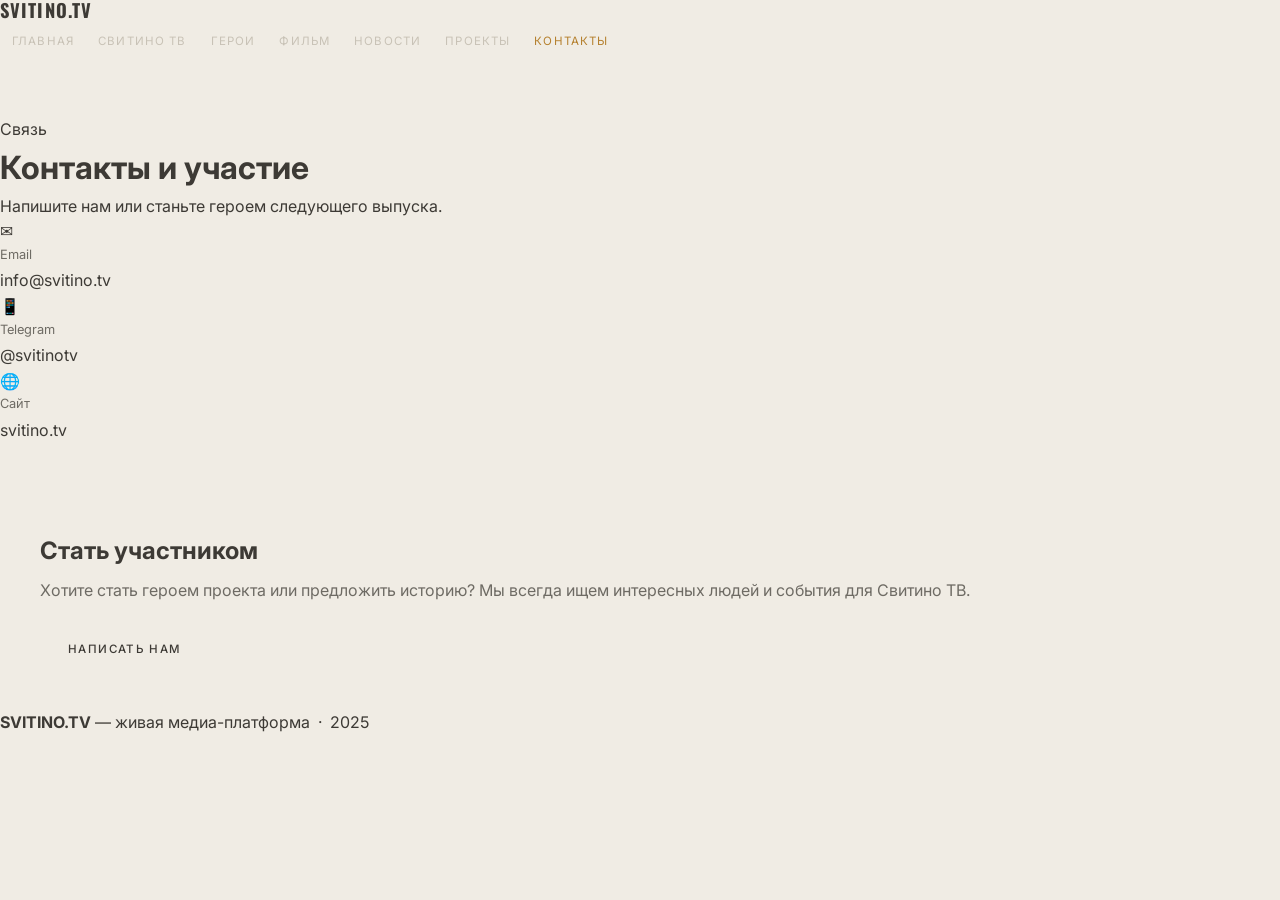
==== commit 1fdcf838: "Add files via upload" ====
--- a/contacts.html
+++ b/contacts.html
@@ -4,12 +4,28 @@
   <meta charset="UTF-8">
   <meta name="viewport" content="width=device-width, initial-scale=1.0">
   <title>Контакты — SVITINO.TV</title>
+  <meta name="description" content="Связаться с командой Свитино ТВ или стать участником проекта.">
   <link rel="stylesheet" href="css/style.css">
+  <style>
+    .participate {
+      background: var(--bg-card);
+      border: 1px solid var(--border);
+      border-radius: 16px;
+      padding: 2.5rem;
+      margin-top: 3rem;
+    }
+    .participate h2 { font-size: 1.5rem; margin-bottom: 0.5rem; }
+    .participate h2 span { color: var(--accent); }
+    .participate p { color: var(--text-muted); margin-bottom: 1.5rem; }
+  </style>
 </head>
 <body>
-<nav class="nav">
-  <a class="nav-logo" href="index.html"><span class="nav-logo-main">SVITINO</span><span class="nav-logo-dot">.</span><span class="nav-logo-tv">TV</span></a>
-  <button class="nav-burger" aria-label="Меню" aria-expanded="false"><span></span><span></span><span></span></button>
+
+<nav>
+  <a class="nav-logo" href="index.html">SVITINO<span>.TV</span></a>
+  <button class="nav-burger" aria-label="Меню">
+    <span></span><span></span><span></span>
+  </button>
   <ul class="nav-links">
     <li><a href="index.html">Главная</a></li>
     <li><a href="tv.html">Свитино ТВ</a></li>
@@ -20,40 +36,51 @@
     <li><a href="contacts.html">Контакты</a></li>
   </ul>
 </nav>
+
 <div class="page">
-  <div class="page-head">
-    <div class="page-head-inner">
-      <div class="page-badge">Связь</div>
-      <h1>Контакты</h1>
-      <p>Напишите нам или станьте героем следующего выпуска.</p>
-    </div>
+  <div class="page-hero">
+    <div class="coming-soon">Связь</div>
+    <h1>Контакты <span style="color:var(--accent)">и участие</span></h1>
+    <p>Напишите нам или станьте героем следующего выпуска.</p>
   </div>
-  <div class="page-content">
-    <div class="contact-items">
-      <div class="contact-row">
-        <span class="contact-icon">✉</span>
-        <span class="contact-label">Email</span>
-        <a href="mailto:info@svitino.tv" class="contact-value">info@svitino.tv</a>
-      </div>
-      <div class="contact-row">
-        <span class="contact-icon">✈</span>
-        <span class="contact-label">Telegram</span>
-        <a href="https://t.me/svitinotv" target="_blank" rel="noopener" class="contact-value">@svitinotv</a>
-      </div>
-      <div class="contact-row">
-        <span class="contact-icon">◎</span>
-        <span class="contact-label">Сайт</span>
-        <a href="https://svitino.tv" class="contact-value">svitino.tv</a>
-      </div>
-    </div>
-    <div class="participate-block">
-      <h2>Стать участником</h2>
+
+  <div class="section">
+    <ul class="contact-list">
+      <li>
+        <span class="ci">✉️</span>
+        <div>
+          <div style="font-size:0.8rem;color:var(--text-muted);margin-bottom:0.2rem">Email</div>
+          <a href="mailto:info@svitino.tv">info@svitino.tv</a>
+        </div>
+      </li>
+      <li>
+        <span class="ci">📱</span>
+        <div>
+          <div style="font-size:0.8rem;color:var(--text-muted);margin-bottom:0.2rem">Telegram</div>
+          <a href="https://t.me/svitinotv" target="_blank" rel="noopener">@svitinotv</a>
+        </div>
+      </li>
+      <li>
+        <span class="ci">🌐</span>
+        <div>
+          <div style="font-size:0.8rem;color:var(--text-muted);margin-bottom:0.2rem">Сайт</div>
+          <a href="https://svitino.tv">svitino.tv</a>
+        </div>
+      </li>
+    </ul>
+
+    <div class="participate">
+      <h2>Стать <span>участником</span></h2>
       <p>Хотите стать героем проекта или предложить историю? Мы всегда ищем интересных людей и события для Свитино ТВ.</p>
-      <a href="mailto:info@svitino.tv?subject=Хочу стать участником SVITINO.TV" class="btn btn-stone">Написать нам</a>
+      <a href="mailto:info@svitino.tv?subject=Хочу стать участником SVITINO.TV" class="btn btn-primary">Написать нам</a>
     </div>
   </div>
 </div>
-<footer class="footer-simple"><span class="footer-simple-logo">SVITINO<em>.TV</em></span><span>Деревня Свитино · 2025</span></footer>
+
+<footer>
+  <strong>SVITINO.TV</strong> — живая медиа-платформа &nbsp;·&nbsp; 2025
+</footer>
+
 <script src="js/nav.js"></script>
 </body>
 </html>
--- a/css/style.css
+++ b/css/style.css
@@ -1,91 +1,123 @@
-/* SVITINO.TV — Новая версия. Документальный стиль. */
-
-@import url('https://fonts.googleapis.com/css2?family=PT+Serif:ital,wght@0,400;0,700;1,400&family=Inter:wght@300;400;500&display=swap');
-
-*, *::before, *::after { box-sizing: border-box; margin: 0; padding: 0; }
+/* ═══════════════════════════════════════════════
+   SVITINO.TV — Камень и Сталь
+   Арт-директор: каждый выбор обоснован местом.
+   
+   Цвета — с натуры:
+   Белый камень (галька)  → #f0ece4
+   Мокрый асфальт        → #2a2825
+   Металл мемориала      → #1a1916
+   Ржавчина / тёплый     → #b5802e
+   Тёмный ельник         → #2d4a30
+   Серая галька           → #8a8780
+   
+   Типографика:
+   Oswald — сжатый жирный → как надписи на стальных табличках
+   PT Serif — архивный тёплый → как старые документы
+   Inter — нейтральный интерфейс
+   ═══════════════════════════════════════════════ */
+
+@import url('https://fonts.googleapis.com/css2?family=Oswald:wght@400;500;600;700&family=PT+Serif:ital,wght@0,400;0,700;1,400&family=Inter:wght@400;500&display=swap');
+
+*, *::before, *::after {
+  box-sizing: border-box;
+  margin: 0;
+  padding: 0;
+}
 
 :root {
-  --ink:     #1c1c19;
-  --paper:   #f0ece2;
-  --stone:   #7a7267;
-  --pebble:  #c8c3b5;
-  --amber:   #c4863a;
-  --amber2:  #a06828;
-  --fir:     #3d5c40;
-  --card-bg: #242420;
-  --border:  rgba(200,195,181,0.18);
-  --border2: rgba(200,195,181,0.32);
-  --nav-h:   64px;
-  --serif:   'PT Serif', Georgia, serif;
-  --sans:    'Inter', system-ui, -apple-system, sans-serif;
-
-  /* Gabion mesh pattern */
-  --gabion: repeating-linear-gradient(
-      rgba(200,195,181,0.10) 0px, rgba(200,195,181,0.10) 1px,
-      transparent 1px, transparent 22px),
-    repeating-linear-gradient(
-      90deg,
-      rgba(200,195,181,0.10) 0px, rgba(200,195,181,0.10) 1px,
-      transparent 1px, transparent 22px);
+  /* Материальная палитра */
+  --stone:        #f0ece4;   /* белый камень */
+  --stone-warm:   #e6e0d4;   /* тёплый камень */
+  --stone-mid:    #c8c2b6;   /* серая галька */
+  --steel:        #1a1916;   /* тёмная сталь */
+  --steel-mid:    #2a2825;   /* мокрый асфальт */
+  --steel-light:  #3d3a35;   /* выгоревшая сталь */
+  --rust:         #b5802e;   /* ржавчина / акцент */
+  --rust-dark:    #8a6020;   /* тёмная ржавчина */
+  --fir:          #2d4a30;   /* тёмный ельник */
+
+  /* Текст */
+  --text-strong:  var(--steel);
+  --text-body:    #3d3a35;
+  --text-muted:   #6e6b64;
+  --text-faint:   #9a9790;
+
+  /* Шрифты */
+  --display:      'Oswald', 'Arial Narrow', sans-serif;
+  --serif:        'PT Serif', Georgia, serif;
+  --sans:         'Inter', system-ui, sans-serif;
+
+  --nav-h: 60px;
 }
 
 html { scroll-behavior: smooth; }
 
 body {
-  background: var(--ink);
-  color: var(--paper);
+  background: var(--stone);
+  color: var(--text-body);
   font-family: var(--sans);
   font-size: 16px;
-  line-height: 1.65;
+  line-height: 1.6;
   min-height: 100vh;
 }
 
 a { color: inherit; text-decoration: none; }
 
-/* ── Nav ────────────────────────────────────── */
-
-nav {
+.container {
+  max-width: 1160px;
+  margin: 0 auto;
+  padding: 0 2rem;
+}
+
+
+/* ═══ NAV ═══════════════════════════════════════ */
+
+.nav {
   position: fixed;
   top: 0; left: 0; right: 0;
   height: var(--nav-h);
-  background: rgba(28,28,25,0.96);
-  backdrop-filter: blur(10px);
-  border-bottom: 1px solid var(--border);
+  background: var(--steel);
   z-index: 100;
   display: flex;
   align-items: center;
   justify-content: space-between;
   padding: 0 2rem;
+  border-bottom: 1px solid rgba(255,255,255,0.06);
 }
 
 .nav-logo {
-  font-family: var(--serif);
-  font-size: 1.2rem;
+  font-family: var(--display);
+  font-size: 1.15rem;
   font-weight: 700;
-  letter-spacing: 0.04em;
-  color: var(--paper);
-}
-.nav-logo em { font-style: italic; color: var(--amber); }
+  letter-spacing: 0.06em;
+  text-transform: uppercase;
+  line-height: 1;
+}
+
+.nav-logo-main { color: var(--stone); }
+.nav-logo-dot  { color: var(--rust); }
+.nav-logo-tv   { color: var(--rust); font-style: italic; }
 
 .nav-links {
   display: flex;
+  list-style: none;
   gap: 0;
-  list-style: none;
 }
 
 .nav-links a {
   display: block;
-  padding: 0.4rem 0.8rem;
-  font-size: 0.78rem;
-  letter-spacing: 0.07em;
-  text-transform: uppercase;
-  color: var(--stone);
+  padding: 0.4rem 0.75rem;
+  font-family: var(--sans);
+  font-size: 0.72rem;
+  letter-spacing: 0.1em;
+  text-transform: uppercase;
+  color: var(--stone-mid);
   transition: color 0.2s;
 }
 
 .nav-links a:hover,
-.nav-links a.active { color: var(--paper); }
-.nav-links a.active { color: var(--amber); }
+.nav-links a.active { color: var(--stone); }
+.nav-links a.active { color: var(--rust); }
 
 .nav-burger {
   display: none;
@@ -100,765 +132,1144 @@
   display: block;
   width: 22px;
   height: 1.5px;
-  background: var(--paper);
-  border-radius: 1px;
+  background: var(--stone);
   transition: all 0.3s;
 }
 
-/* ── Page wrapper ────────────────────────────── */
-
-.page {
+
+/* ═══ HERO ═══════════════════════════════════════
+   Сцена: тёмный стальной фон (как козырёк мемориала)
+   Каменный паттерн просвечивает сквозь темноту
+   Текст — белый камень на чёрной стали
+   ════════════════════════════════════════════════ */
+
+.hero {
+  min-height: 100vh;
   padding-top: var(--nav-h);
-  min-height: 100vh;
-}
-
-/* ── Hero (главная) ──────────────────────────── */
-
-.hero {
-  min-height: calc(100vh - var(--nav-h));
+  background: var(--steel);
   display: grid;
   grid-template-rows: 1fr auto;
   position: relative;
   overflow: hidden;
 }
 
-/* Archive photo wall — decorative grid behind hero */
-.hero-bg {
+.hero-stones {
   position: absolute;
   inset: 0;
-  display: grid;
-  grid-template-columns: repeat(8, 1fr);
-  grid-template-rows: repeat(5, 1fr);
-  gap: 3px;
-  opacity: 0.08;
+  opacity: 1;
   pointer-events: none;
 }
 
-.hero-bg-cell {
-  background: var(--pebble);
-  border-radius: 1px;
-}
-
-.hero-bg-cell:nth-child(3n)   { opacity: 0.6; }
-.hero-bg-cell:nth-child(5n)   { opacity: 0.9; }
-.hero-bg-cell:nth-child(7n+1) { opacity: 0.3; }
-
-/* Gabion overlay */
-.hero::before {
+.stones-svg {
+  width: 100%;
+  height: 100%;
+}
+
+/* Gradients: наверху темнее (козырёк), книзу светлеет (стена) */
+.hero::after {
   content: '';
   position: absolute;
   inset: 0;
-  background-image: var(--gabion);
+  background:
+    linear-gradient(
+      to bottom,
+      rgba(26,25,22,0.92) 0%,
+      rgba(26,25,22,0.75) 40%,
+      rgba(26,25,22,0.85) 80%,
+      rgba(26,25,22,0.95) 100%
+    );
   pointer-events: none;
-  opacity: 0.6;
-  z-index: 0;
-}
-
-/* Bottom fade */
-.hero::after {
+}
+
+.hero-content {
+  position: relative;
+  z-index: 2;
+  display: flex;
+  flex-direction: column;
+  align-items: center;
+  justify-content: center;
+  text-align: center;
+  padding: 5rem 2rem 3rem;
+  gap: 0;
+}
+
+.hero-location {
+  font-family: var(--sans);
+  font-size: 0.68rem;
+  letter-spacing: 0.22em;
+  text-transform: uppercase;
+  color: var(--stone-mid);
+  margin-bottom: 2.5rem;
+  display: flex;
+  align-items: center;
+  gap: 1rem;
+}
+.hero-location::before,
+.hero-location::after {
+  content: '';
+  flex: 1;
+  height: 1px;
+  background: rgba(200,194,182,0.2);
+  max-width: 50px;
+}
+
+/* Главный заголовок: сжатый жирный = как надпись СВИТИНО из камня */
+.hero-title {
+  font-family: var(--display);
+  font-size: clamp(5rem, 16vw, 12rem);
+  font-weight: 700;
+  text-transform: uppercase;
+  letter-spacing: -0.02em;
+  line-height: 0.88;
+  margin-bottom: 1.5rem;
+}
+
+.hero-title-main { color: var(--stone); }
+.hero-title-dot  { color: var(--rust); }
+.hero-title-tv   {
+  color: var(--rust);
+  font-weight: 500;
+  font-size: 0.65em;
+  vertical-align: baseline;
+  letter-spacing: 0.04em;
+}
+
+.hero-sub {
+  font-family: var(--serif);
+  font-style: italic;
+  font-size: clamp(1rem, 2vw, 1.25rem);
+  color: var(--stone-mid);
+  line-height: 1.6;
+  margin-bottom: 2.5rem;
+}
+
+.hero-actions {
+  display: flex;
+  gap: 0.75rem;
+  flex-wrap: wrap;
+  justify-content: center;
+}
+
+
+/* ═══ BUTTONS ════════════════════════════════════ */
+
+.btn {
+  display: inline-flex;
+  align-items: center;
+  gap: 0.6rem;
+  font-family: var(--sans);
+  font-size: 0.72rem;
+  font-weight: 500;
+  letter-spacing: 0.12em;
+  text-transform: uppercase;
+  padding: 0.75rem 1.75rem;
+  transition: all 0.2s;
+  cursor: pointer;
+  border: none;
+}
+
+/* Белый камень на стали */
+.btn-stone {
+  background: var(--stone);
+  color: var(--steel);
+}
+.btn-stone:hover {
+  background: var(--rust);
+  color: var(--stone);
+  transform: translateY(-1px);
+}
+
+/* Прозрачный с контуром */
+.btn-ghost {
+  background: transparent;
+  color: var(--stone);
+  border: 1px solid rgba(200,194,182,0.3);
+}
+.btn-ghost:hover {
+  border-color: var(--rust);
+  color: var(--rust);
+  transform: translateY(-1px);
+}
+
+/* Кнопка из камня — для светлых секций */
+.btn-steel {
+  background: var(--steel);
+  color: var(--stone);
+}
+.btn-steel:hover {
+  background: var(--rust);
+  transform: translateY(-1px);
+}
+
+
+/* ═══ HERO STRIP ═════════════════════════════════
+   Нижняя полоса — как металлические таблички на мемориале
+   ════════════════════════════════════════════════ */
+
+.hero-strip {
+  position: relative;
+  z-index: 2;
+  display: grid;
+  grid-template-columns: 1fr 1fr 1fr auto;
+  border-top: 1px solid rgba(200,194,182,0.15);
+  background: rgba(26,25,22,0.85);
+  backdrop-filter: blur(10px);
+}
+
+.strip-item {
+  padding: 1.1rem 1.5rem;
+  border-right: 1px solid rgba(200,194,182,0.12);
+  display: flex;
+  flex-direction: column;
+  gap: 0.2rem;
+}
+
+.strip-label {
+  font-size: 0.6rem;
+  letter-spacing: 0.2em;
+  text-transform: uppercase;
+  color: var(--stone-mid);
+}
+
+.strip-val {
+  font-family: var(--display);
+  font-size: 1rem;
+  font-weight: 500;
+  text-transform: uppercase;
+  letter-spacing: 0.04em;
+  color: var(--stone);
+}
+
+.strip-live { color: var(--rust); }
+
+.strip-item-cta {
+  border-right: none;
+  padding: 0;
+}
+
+.strip-cta {
+  display: flex;
+  align-items: center;
+  height: 100%;
+  padding: 1.1rem 1.75rem;
+  font-family: var(--sans);
+  font-size: 0.68rem;
+  letter-spacing: 0.12em;
+  text-transform: uppercase;
+  color: var(--stone-mid);
+  transition: color 0.2s, background 0.2s;
+  white-space: nowrap;
+}
+
+.strip-cta:hover {
+  color: var(--rust);
+  background: rgba(181,128,46,0.06);
+}
+
+
+/* ═══ STONE BAR ══════════════════════════════════
+   Каменный разделитель — как разрез габионной стены
+   ════════════════════════════════════════════════ */
+
+.stone-bar {
+  display: block;
+  line-height: 0;
+  border: none;
+}
+
+
+/* ═══ ИСТОРИЯ ════════════════════════════════════ */
+
+.section-history {
+  background: var(--stone);
+  padding: 6rem 0;
+}
+
+.history-layout {
+  display: grid;
+  grid-template-columns: 1fr 1fr;
+  gap: 5rem;
+  align-items: start;
+}
+
+/* Имитация каменной таблички — с бортиком и болтами */
+.plaque {
+  background: #e8e3d8;
+  border: 1px solid var(--stone-mid);
+  padding: 2rem;
+  position: relative;
+  box-shadow:
+    inset 0 1px 0 rgba(255,255,255,0.6),
+    inset 0 -1px 0 rgba(0,0,0,0.08),
+    0 2px 8px rgba(0,0,0,0.08);
+}
+
+/* Четыре болта по углам */
+.plaque::before {
+  content: '';
+  position: absolute;
+  top: 10px; left: 10px;
+  width: 6px; height: 6px;
+  border-radius: 50%;
+  background: var(--steel-light);
+  box-shadow:
+    calc(100% + 4px + 2rem * 2 + 14px - 26px) 0 0 0 var(--steel-light),
+    0 calc(100% + 4px + 2rem * 2 + var(--plaque-h, 180px) - 26px) 0 0 var(--steel-light),
+    calc(100% + 4px + 2rem * 2 + 14px - 26px) calc(100% + 4px + 2rem * 2 + var(--plaque-h, 180px) - 26px) 0 0 var(--steel-light);
+}
+
+.plaque-icons {
+  color: var(--steel-light);
+  margin-bottom: 1.25rem;
+  opacity: 0.7;
+}
+
+.plaque-text {
+  font-family: var(--serif);
+  font-size: 0.92rem;
+  color: var(--text-body);
+  line-height: 1.7;
+  margin-bottom: 0.75rem;
+}
+
+.plaque-films {
+  margin-top: 1rem;
+  padding-top: 1rem;
+  border-top: 1px solid rgba(0,0,0,0.08);
+}
+
+.plaque-film-label {
+  display: block;
+  font-size: 0.68rem;
+  letter-spacing: 0.1em;
+  text-transform: uppercase;
+  color: var(--text-muted);
+  margin-bottom: 0.3rem;
+}
+
+.plaque-films em {
+  font-family: var(--serif);
+  font-size: 0.9rem;
+  color: var(--steel);
+  font-style: italic;
+}
+
+.plaque-source {
+  margin-top: 1rem;
+  font-size: 0.62rem;
+  letter-spacing: 0.12em;
+  text-transform: uppercase;
+  color: var(--text-faint);
+}
+
+/* Текстовая часть */
+.section-label {
+  font-family: var(--sans);
+  font-size: 0.65rem;
+  letter-spacing: 0.22em;
+  text-transform: uppercase;
+  color: var(--rust);
+  margin-bottom: 1rem;
+}
+
+.section-heading {
+  font-family: var(--display);
+  font-size: clamp(2.2rem, 5vw, 3.5rem);
+  font-weight: 700;
+  text-transform: uppercase;
+  letter-spacing: -0.01em;
+  line-height: 0.95;
+  color: var(--steel);
+  margin-bottom: 1.5rem;
+}
+
+.section-heading-light {
+  color: var(--stone);
+}
+
+.section-body {
+  font-family: var(--serif);
+  font-size: 1.05rem;
+  color: var(--text-body);
+  line-height: 1.75;
+  margin-bottom: 1.5rem;
+  max-width: 480px;
+}
+
+.link-arrow {
+  font-family: var(--sans);
+  font-size: 0.75rem;
+  letter-spacing: 0.1em;
+  text-transform: uppercase;
+  color: var(--rust);
+  transition: opacity 0.2s;
+}
+.link-arrow:hover { opacity: 0.7; }
+.link-arrow--light { color: var(--stone-mid); }
+.link-arrow--light:hover { color: var(--stone); }
+
+
+/* ═══ PHOTOWALL ══════════════════════════════════
+   Стена с архивными фотографиями — как в мемориале
+   Тёмный фон, фото в чёрных рамках
+   ════════════════════════════════════════════════ */
+
+.section-photowall {
+  background: var(--steel-mid);
+  padding: 5rem 0 0;
+  overflow: hidden;
+}
+
+.photowall-header {
+  margin-bottom: 2.5rem;
+}
+
+.photowall-header .section-label {
+  color: var(--stone-mid);
+}
+
+/* Masonry grid — как настоящая стена с фотографиями разных размеров */
+.photowall-grid {
+  display: grid;
+  grid-template-columns: repeat(6, 1fr);
+  grid-template-rows: repeat(3, 140px);
+  gap: 6px;
+  padding: 0 2rem;
+  max-width: 1160px;
+  margin: 0 auto;
+}
+
+/* Размещение кадров — как на реальной стене (асимметрично) */
+.photo-frame--lg { grid-column: span 2; grid-row: span 2; }
+.photo-frame--md { grid-column: span 2; grid-row: span 1; }
+.photo-frame--sm { grid-column: span 1; grid-row: span 1; }
+
+.photo-frame:nth-child(1)  { grid-column: 1; grid-row: 1; grid-column-end: span 2; grid-row-end: span 2; }
+.photo-frame:nth-child(2)  { grid-column: 3; grid-row: 1; }
+.photo-frame:nth-child(3)  { grid-column: 4; grid-row: 1; grid-column-end: span 2; }
+.photo-frame:nth-child(4)  { grid-column: 6; grid-row: 1; }
+.photo-frame:nth-child(5)  { grid-column: 3; grid-row: 2; grid-column-end: span 2; }
+.photo-frame:nth-child(6)  { grid-column: 5; grid-row: 2; grid-column-end: span 2; grid-row-end: span 2; }
+.photo-frame:nth-child(7)  { grid-column: 1; grid-row: 3; }
+.photo-frame:nth-child(8)  { grid-column: 2; grid-row: 3; grid-column-end: span 2; }
+.photo-frame:nth-child(9)  { grid-column: 4; grid-row: 3; }
+.photo-frame:nth-child(10) { grid-column: 3; grid-row: 3; }
+.photo-frame:nth-child(11) { grid-column: 5; grid-row: 3; }
+.photo-frame:nth-child(12) { grid-column: 6; grid-row: 3; }
+
+/* Чёрная рамка + матовый бevel-эффект */
+.photo-frame {
+  background: var(--steel);
+  border: 2px solid #111;
+  padding: 6px;
+  box-shadow:
+    inset 0 1px 0 rgba(255,255,255,0.08),
+    0 1px 3px rgba(0,0,0,0.4);
+  transition: transform 0.3s, box-shadow 0.3s;
+  cursor: pointer;
+}
+
+.photo-frame:hover {
+  transform: scale(1.03) rotate(-0.5deg);
+  box-shadow:
+    inset 0 1px 0 rgba(255,255,255,0.08),
+    0 6px 20px rgba(0,0,0,0.5);
+  z-index: 2;
+}
+
+.photo-inner {
+  width: 100%;
+  height: 100%;
+  background-color: #3a3730;
+  /* Имитация ч/б фотографии через CSS-градиенты */
+  background-image:
+    radial-gradient(ellipse 60% 80% at 50% 30%, rgba(200,195,185,0.15) 0%, transparent 70%),
+    linear-gradient(180deg, rgba(50,45,40,0.3) 0%, rgba(30,28,24,0.1) 100%);
+  filter: saturate(0.1) contrast(1.1);
+}
+
+/* Разные тональные «карточки» для каждого фото */
+.photo-inner--1  { background-color: #3e3a34; }
+.photo-inner--2  { background-color: #2e2c28; }
+.photo-inner--3  { background-color: #44403a; }
+.photo-inner--4  { background-color: #323028; }
+.photo-inner--5  { background-color: #3a3632; }
+.photo-inner--6  { background-color: #282624; }
+.photo-inner--7  { background-color: #403c36; }
+.photo-inner--8  { background-color: #363230; }
+.photo-inner--9  { background-color: #2c2a26; }
+.photo-inner--10 { background-color: #3c3830; }
+.photo-inner--11 { background-color: #302e2a; }
+.photo-inner--12 { background-color: #38342e; }
+
+.photowall-caption {
+  padding: 2rem 0 3rem;
+  display: flex;
+  align-items: center;
+  justify-content: space-between;
+  gap: 2rem;
+}
+
+.photowall-caption p {
+  font-family: var(--serif);
+  font-style: italic;
+  font-size: 0.9rem;
+  color: var(--stone-mid);
+  max-width: 500px;
+  line-height: 1.6;
+}
+
+
+/* ═══ NAV CARDS ══════════════════════════════════
+   Навигация по разделам — как металлические таблички
+   ════════════════════════════════════════════════ */
+
+.section-nav-cards {
+  background: var(--stone-warm);
+  padding: 5rem 0;
+}
+
+.nav-cards-grid {
+  display: grid;
+  grid-template-columns: repeat(4, 1fr);
+  gap: 1px;
+  background: var(--stone-mid);
+  border: 1px solid var(--stone-mid);
+}
+
+.nav-card {
+  background: var(--stone);
+  padding: 2rem 1.5rem;
+  display: flex;
+  flex-direction: column;
+  gap: 0.75rem;
+  transition: background 0.2s;
+  position: relative;
+  overflow: hidden;
+}
+
+.nav-card::before {
   content: '';
   position: absolute;
   bottom: 0; left: 0; right: 0;
-  height: 200px;
-  background: linear-gradient(transparent, var(--ink));
-  pointer-events: none;
-  z-index: 1;
-}
-
-.hero-main {
-  position: relative;
-  z-index: 2;
-  display: flex;
-  flex-direction: column;
-  align-items: center;
-  justify-content: center;
-  text-align: center;
-  padding: 5rem 2rem 3rem;
-}
-
-.hero-eyebrow {
-  font-size: 0.7rem;
-  letter-spacing: 0.2em;
-  text-transform: uppercase;
-  color: var(--stone);
-  margin-bottom: 2rem;
-  display: flex;
-  align-items: center;
-  gap: 1rem;
-}
-.hero-eyebrow::before,
-.hero-eyebrow::after {
-  content: '';
+  height: 2px;
+  background: var(--rust);
+  transform: scaleX(0);
+  transform-origin: left;
+  transition: transform 0.3s;
+}
+
+.nav-card:hover { background: var(--stone-warm); }
+.nav-card:hover::before { transform: scaleX(1); }
+
+.nav-card--accent {
+  background: var(--steel);
+}
+
+.nav-card--accent .nav-card-num,
+.nav-card--accent .nav-card-title,
+.nav-card--accent .nav-card-text,
+.nav-card--accent .nav-card-arrow,
+.nav-card--accent .nav-card-icon { color: var(--stone) !important; }
+
+.nav-card--accent:hover { background: var(--rust); }
+
+.nav-card-num {
+  font-family: var(--display);
+  font-size: 0.72rem;
+  letter-spacing: 0.15em;
+  color: var(--text-faint);
+  font-weight: 400;
+}
+
+.nav-card-icon {
+  color: var(--steel-light);
+  line-height: 0;
+}
+
+.nav-card-title {
+  font-family: var(--display);
+  font-size: 1.1rem;
+  font-weight: 600;
+  text-transform: uppercase;
+  letter-spacing: 0.03em;
+  color: var(--steel);
+  line-height: 1.2;
+}
+
+.nav-card-text {
+  font-size: 0.82rem;
+  color: var(--text-muted);
+  line-height: 1.5;
   flex: 1;
-  height: 1px;
-  background: var(--border2);
-  max-width: 60px;
-}
-
-.hero h1 {
-  font-family: var(--serif);
-  font-size: clamp(4rem, 12vw, 9rem);
+}
+
+.nav-card-arrow {
+  font-family: var(--sans);
+  font-size: 1rem;
+  color: var(--rust);
+  margin-top: 0.5rem;
+}
+
+
+/* ═══ МЕМОРИАЛ ════════════════════════════════════ */
+
+.section-memorial {
+  background: var(--steel);
+  padding: 3rem 0;
+  border-top: 1px solid rgba(200,194,182,0.1);
+}
+
+.memorial-block {
+  display: flex;
+  align-items: center;
+  gap: 3rem;
+}
+
+.memorial-years {
+  font-family: var(--display);
+  font-size: clamp(1.75rem, 4vw, 3rem);
   font-weight: 700;
-  line-height: 0.9;
-  letter-spacing: -0.03em;
-  margin-bottom: 0.15em;
-  color: var(--paper);
-}
-
-.hero h1 .dot { color: var(--amber); font-style: italic; }
-.hero h1 .tv  { color: var(--amber); font-style: italic; }
-
-.hero-rule {
-  width: 48px;
-  height: 2px;
-  background: var(--amber);
-  margin: 1.5rem auto;
-}
-
-.hero-sub {
-  font-family: var(--serif);
-  font-size: clamp(1rem, 2vw, 1.2rem);
-  font-style: italic;
-  color: var(--stone);
-  max-width: 460px;
-  line-height: 1.7;
-  margin-bottom: 0.75rem;
-}
-
-.hero-season {
-  font-size: 0.72rem;
-  letter-spacing: 0.14em;
-  text-transform: uppercase;
-  color: var(--amber);
-  margin-bottom: 2.5rem;
-}
-
-.hero-buttons {
-  display: flex;
-  gap: 0.75rem;
-  flex-wrap: wrap;
-  justify-content: center;
-}
-
-/* ── Strip (метаданные) ──────────────────────── */
-
-.hero-strip {
-  position: relative;
-  z-index: 2;
-  border-top: 1px solid var(--border2);
-  display: grid;
-  grid-template-columns: repeat(3, 1fr);
-  text-align: center;
-  background: rgba(28,28,25,0.6);
-  backdrop-filter: blur(8px);
-}
-
-.strip-item {
-  padding: 1.1rem 1rem;
-  border-right: 1px solid var(--border);
-  display: flex;
-  flex-direction: column;
-  gap: 0.2rem;
-}
-.strip-item:last-child { border-right: none; }
-
-.strip-label {
-  font-size: 0.62rem;
-  letter-spacing: 0.16em;
-  text-transform: uppercase;
-  color: var(--stone);
-}
-
-.strip-val {
-  font-family: var(--serif);
-  font-size: 1rem;
-  font-weight: 400;
-  color: var(--paper);
-}
-
-/* ── Buttons ─────────────────────────────────── */
-
-.btn {
-  display: inline-flex;
-  align-items: center;
-  gap: 0.5rem;
-  padding: 0.65rem 1.6rem;
-  font-family: var(--sans);
-  font-size: 0.78rem;
-  font-weight: 500;
-  letter-spacing: 0.1em;
-  text-transform: uppercase;
-  cursor: pointer;
-  border: none;
-  transition: all 0.2s;
-  text-decoration: none;
-}
-
-.btn-primary {
-  background: var(--amber);
-  color: var(--ink);
-}
-.btn-primary:hover {
-  background: var(--amber2);
-  transform: translateY(-1px);
-}
-
-.btn-outline {
-  background: transparent;
-  color: var(--paper);
-  border: 1px solid var(--border2);
-}
-.btn-outline:hover {
-  border-color: var(--amber);
-  color: var(--amber);
-  transform: translateY(-1px);
-}
-
-/* ── Section ─────────────────────────────────── */
-
-.section {
-  padding: 5rem 2rem;
-  max-width: 1100px;
-  margin: 0 auto;
-}
-
-.section-eyebrow {
-  font-size: 0.68rem;
-  letter-spacing: 0.18em;
-  text-transform: uppercase;
-  color: var(--amber);
-  margin-bottom: 0.75rem;
-}
-
-.section-title {
-  font-family: var(--serif);
-  font-size: clamp(1.75rem, 4vw, 2.5rem);
-  font-weight: 700;
-  margin-bottom: 0.6rem;
-  line-height: 1.15;
-}
-
-.section-sub {
+  text-transform: uppercase;
+  letter-spacing: 0.05em;
+  color: var(--stone-mid);
+  white-space: nowrap;
+  flex-shrink: 0;
+  border-right: 1px solid rgba(200,194,182,0.15);
+  padding-right: 3rem;
+}
+
+.memorial-text {
   font-family: var(--serif);
   font-style: italic;
+  font-size: 0.95rem;
+  color: var(--stone-mid);
+  line-height: 1.7;
+  max-width: 600px;
+}
+
+
+/* ═══ FOOTER ══════════════════════════════════════ */
+
+.footer {
+  background: var(--steel-mid);
+  border-top: 1px solid rgba(200,194,182,0.12);
+  padding: 3rem 0 0;
+}
+
+.footer-inner {
+  display: flex;
+  justify-content: space-between;
+  align-items: flex-start;
+  gap: 3rem;
+  padding-bottom: 3rem;
+  border-bottom: 1px solid rgba(200,194,182,0.08);
+}
+
+.footer-logo {
+  font-family: var(--display);
+  font-size: 1.5rem;
+  font-weight: 700;
+  text-transform: uppercase;
+  letter-spacing: 0.06em;
   color: var(--stone);
-  margin-bottom: 2.5rem;
-  max-width: 520px;
-  font-size: 1.05rem;
-}
-
-/* ── Gabion divider ──────────────────────────── */
-
-.gabion-divider {
-  height: 32px;
-  background-image: var(--gabion);
-  background-color: rgba(200,195,181,0.04);
-  border-top: 1px solid var(--border);
-  border-bottom: 1px solid var(--border);
-  margin: 0;
-}
-
-/* ── Cards ───────────────────────────────────── */
-
-.cards {
-  display: grid;
-  grid-template-columns: repeat(auto-fill, minmax(300px, 1fr));
-  gap: 1.25rem;
-}
-
-.card {
-  background: var(--card-bg);
-  border: 1px solid var(--border);
-  border-radius: 4px;
+  margin-bottom: 0.75rem;
+}
+
+.footer-logo-dot { color: var(--rust); }
+.footer-logo-tv  { color: var(--rust); font-style: italic; }
+
+.footer-tagline {
+  font-family: var(--serif);
+  font-style: italic;
+  font-size: 0.82rem;
+  color: var(--stone-mid);
+  line-height: 1.6;
+}
+
+.footer-nav ul {
+  list-style: none;
+  display: flex;
+  flex-direction: column;
+  gap: 0.5rem;
+  align-items: flex-end;
+}
+
+.footer-nav a {
+  font-family: var(--sans);
+  font-size: 0.72rem;
+  letter-spacing: 0.1em;
+  text-transform: uppercase;
+  color: var(--stone-mid);
+  transition: color 0.2s;
+}
+
+.footer-nav a:hover { color: var(--rust); }
+
+.footer-bottom {
+  display: flex;
+  justify-content: space-between;
+  align-items: center;
+  padding: 1rem 0;
+  font-size: 0.68rem;
+  letter-spacing: 0.08em;
+  text-transform: uppercase;
+  color: rgba(200,194,182,0.3);
+}
+
+
+/* ═══ INNER PAGE SHELL ════════════════════════════
+   Оболочка для внутренних страниц
+   ════════════════════════════════════════════════ */
+
+.page { padding-top: var(--nav-h); }
+
+/* Шапка внутренней страницы */
+.page-head {
+  background: var(--steel);
+  padding: 4rem 2rem 3rem;
+  position: relative;
   overflow: hidden;
-  transition: border-color 0.2s, transform 0.2s;
-}
-
-.card:hover {
-  border-color: var(--amber);
-  transform: translateY(-2px);
-}
-
-.card-img {
-  width: 100%;
-  aspect-ratio: 16/9;
-  background: #181815;
-  background-image: var(--gabion);
-  display: flex;
-  align-items: center;
-  justify-content: center;
-  color: var(--stone);
-  font-size: 2rem;
-}
-
-.card-body { padding: 1.25rem; }
-
-.card-tag {
-  font-size: 0.68rem;
-  letter-spacing: 0.12em;
-  text-transform: uppercase;
-  color: var(--amber);
-  margin-bottom: 0.4rem;
-}
-
-.card-title {
-  font-family: var(--serif);
-  font-size: 1.1rem;
-  font-weight: 700;
-  margin-bottom: 0.4rem;
-  line-height: 1.3;
-}
-
-.card-text {
-  font-size: 0.88rem;
-  color: var(--stone);
-  line-height: 1.6;
-}
-
-/* ── Page hero (inner pages) ─────────────────── */
-
-.page-hero {
-  padding: 4rem 2rem 3rem;
-  max-width: 1100px;
-  margin: 0 auto;
-  border-bottom: 1px solid var(--border);
-  position: relative;
-}
-
-.page-hero::before {
+}
+
+.page-head::before {
   content: '';
   position: absolute;
   inset: 0;
-  background-image: var(--gabion);
-  opacity: 0.4;
+  background-image: url("data:image/svg+xml,%3Csvg xmlns='http://www.w3.org/2000/svg' width='180' height='120'%3E%3Cellipse cx='22' cy='20' rx='18' ry='14' fill='rgba(255,255,255,0.03)'/%3E%3Cellipse cx='100' cy='22' rx='20' ry='15' fill='rgba(255,255,255,0.025)'/%3E%3Cellipse cx='148' cy='18' rx='16' ry='13' fill='rgba(255,255,255,0.02)'/%3E%3Cellipse cx='60' cy='50' rx='18' ry='14' fill='rgba(255,255,255,0.03)'/%3E%3Cellipse cx='125' cy='45' rx='21' ry='15' fill='rgba(255,255,255,0.025)'/%3E%3C/svg%3E");
   pointer-events: none;
 }
 
-.page-hero > * { position: relative; z-index: 1; }
-
-.page-hero .badge {
+.page-head-inner {
+  position: relative;
+  z-index: 1;
+  max-width: 1160px;
+  margin: 0 auto;
+}
+
+.page-badge {
   display: inline-block;
-  font-size: 0.65rem;
-  letter-spacing: 0.14em;
-  text-transform: uppercase;
-  color: var(--amber);
-  border: 1px solid rgba(196,134,58,0.3);
-  padding: 0.25rem 0.75rem;
-  border-radius: 2px;
+  font-family: var(--sans);
+  font-size: 0.62rem;
+  letter-spacing: 0.18em;
+  text-transform: uppercase;
+  color: var(--rust);
+  border: 1px solid rgba(181,128,46,0.3);
+  padding: 0.2rem 0.65rem;
   margin-bottom: 1.25rem;
 }
 
-.page-hero h1 {
-  font-family: var(--serif);
-  font-size: clamp(2rem, 5vw, 3.5rem);
+.page-head h1 {
+  font-family: var(--display);
+  font-size: clamp(2.5rem, 6vw, 5rem);
   font-weight: 700;
-  margin-bottom: 0.75rem;
-  line-height: 1.1;
-}
-
-.page-hero p {
+  text-transform: uppercase;
+  letter-spacing: -0.01em;
+  line-height: 0.92;
+  color: var(--stone);
+  margin-bottom: 1rem;
+}
+
+.page-head p {
   font-family: var(--serif);
   font-style: italic;
-  color: var(--stone);
+  color: var(--stone-mid);
   font-size: 1.05rem;
   max-width: 540px;
   line-height: 1.65;
 }
 
-/* ── Film page ───────────────────────────────── */
+/* Основной контент страницы */
+.page-content {
+  background: var(--stone);
+  padding: 4rem 2rem;
+  max-width: 1160px;
+  margin: 0 auto;
+}
+
+
+/* ═══ CARD GRID ══════════════════════════════════ */
+
+.card-grid {
+  display: grid;
+  grid-template-columns: repeat(auto-fill, minmax(300px, 1fr));
+  gap: 1px;
+  background: var(--stone-mid);
+  border: 1px solid var(--stone-mid);
+  margin-top: 2rem;
+}
+
+.card {
+  background: var(--stone);
+  transition: background 0.2s;
+  overflow: hidden;
+}
+
+.card:hover { background: var(--stone-warm); }
+
+.card-thumb {
+  width: 100%;
+  aspect-ratio: 16/9;
+  background: var(--steel-mid);
+  background-image: url("data:image/svg+xml,%3Csvg xmlns='http://www.w3.org/2000/svg' width='180' height='120'%3E%3Cellipse cx='22' cy='20' rx='18' ry='14' fill='rgba(255,255,255,0.04)'/%3E%3Cellipse cx='100' cy='22' rx='20' ry='15' fill='rgba(255,255,255,0.03)'/%3E%3C/svg%3E");
+  display: flex;
+  align-items: center;
+  justify-content: center;
+}
+
+.card-play {
+  width: 48px; height: 48px;
+  border-radius: 50%;
+  background: rgba(181,128,46,0.85);
+  display: flex;
+  align-items: center;
+  justify-content: center;
+  transition: transform 0.2s, background 0.2s;
+}
+
+.card:hover .card-play {
+  transform: scale(1.1);
+  background: var(--rust);
+}
+
+.card-body { padding: 1.25rem 1.5rem; }
+
+.card-tag {
+  font-family: var(--sans);
+  font-size: 0.62rem;
+  letter-spacing: 0.15em;
+  text-transform: uppercase;
+  color: var(--rust);
+  margin-bottom: 0.4rem;
+}
+
+.card-title {
+  font-family: var(--display);
+  font-size: 1rem;
+  font-weight: 600;
+  text-transform: uppercase;
+  letter-spacing: 0.02em;
+  color: var(--steel);
+  margin-bottom: 0.4rem;
+  line-height: 1.2;
+}
+
+.card-text {
+  font-size: 0.85rem;
+  color: var(--text-muted);
+  line-height: 1.55;
+}
+
+
+/* ═══ LIST (news/projects) ════════════════════════ */
+
+.item-list {
+  display: flex;
+  flex-direction: column;
+  gap: 1px;
+  background: var(--stone-mid);
+  border: 1px solid var(--stone-mid);
+  margin-top: 2rem;
+}
+
+.item-row {
+  display: grid;
+  grid-template-columns: 3rem 1fr auto;
+  align-items: center;
+  gap: 1.5rem;
+  padding: 1.25rem 1.5rem;
+  background: var(--stone);
+  transition: background 0.15s;
+}
+
+.item-row:hover { background: var(--stone-warm); }
+
+.item-n {
+  font-family: var(--display);
+  font-size: 1.2rem;
+  font-weight: 400;
+  color: var(--stone-mid);
+  text-align: center;
+  letter-spacing: 0.02em;
+}
+
+.item-title {
+  font-family: var(--display);
+  font-size: 1rem;
+  font-weight: 500;
+  text-transform: uppercase;
+  letter-spacing: 0.02em;
+  color: var(--steel);
+  margin-bottom: 0.2rem;
+}
+
+.item-meta {
+  font-size: 0.72rem;
+  letter-spacing: 0.08em;
+  text-transform: uppercase;
+  color: var(--text-muted);
+}
+
+.item-tag {
+  font-family: var(--sans);
+  font-size: 0.6rem;
+  letter-spacing: 0.12em;
+  text-transform: uppercase;
+  color: var(--rust);
+  border: 1px solid rgba(181,128,46,0.35);
+  padding: 0.2rem 0.55rem;
+  white-space: nowrap;
+}
+
+
+/* ═══ CONTACTS ════════════════════════════════════ */
+
+.contact-items {
+  display: flex;
+  flex-direction: column;
+  gap: 1px;
+  background: var(--stone-mid);
+  border: 1px solid var(--stone-mid);
+  max-width: 600px;
+  margin-top: 2rem;
+}
+
+.contact-row {
+  display: grid;
+  grid-template-columns: 3rem 8rem 1fr;
+  align-items: center;
+  gap: 1rem;
+  padding: 1rem 1.25rem;
+  background: var(--stone);
+  transition: background 0.15s;
+}
+
+.contact-row:hover { background: var(--stone-warm); }
+
+.contact-icon {
+  font-size: 1.1rem;
+  text-align: center;
+  opacity: 0.7;
+}
+
+.contact-label {
+  font-family: var(--sans);
+  font-size: 0.65rem;
+  letter-spacing: 0.14em;
+  text-transform: uppercase;
+  color: var(--text-muted);
+}
+
+.contact-value {
+  font-family: var(--serif);
+  font-size: 0.95rem;
+  color: var(--rust);
+  transition: opacity 0.2s;
+}
+
+.contact-value:hover { opacity: 0.75; }
+
+/* Блок «стать участником» */
+.participate-block {
+  margin-top: 2.5rem;
+  background: var(--steel);
+  padding: 2rem;
+  max-width: 600px;
+  border-left: 3px solid var(--rust);
+}
+
+.participate-block h2 {
+  font-family: var(--display);
+  font-size: 1.35rem;
+  font-weight: 600;
+  text-transform: uppercase;
+  letter-spacing: 0.04em;
+  color: var(--stone);
+  margin-bottom: 0.75rem;
+}
+
+.participate-block p {
+  font-family: var(--serif);
+  font-style: italic;
+  font-size: 0.95rem;
+  color: var(--stone-mid);
+  line-height: 1.65;
+  margin-bottom: 1.5rem;
+}
+
+
+/* ═══ PERSON CARDS ════════════════════════════════ */
+
+.person-grid {
+  display: grid;
+  grid-template-columns: repeat(auto-fill, minmax(240px, 1fr));
+  gap: 1px;
+  background: var(--stone-mid);
+  border: 1px solid var(--stone-mid);
+  margin-top: 2rem;
+}
+
+.person-card {
+  background: var(--stone);
+  padding: 2rem 1.5rem;
+  text-align: center;
+  transition: background 0.2s;
+}
+
+.person-card:hover { background: var(--stone-warm); }
+
+.person-avatar {
+  width: 72px; height: 72px;
+  border-radius: 50%;
+  background: var(--steel-light);
+  display: flex;
+  align-items: center;
+  justify-content: center;
+  margin: 0 auto 1rem;
+  color: var(--stone-mid);
+  border: 1px solid var(--stone-mid);
+}
+
+.person-role {
+  font-family: var(--sans);
+  font-size: 0.62rem;
+  letter-spacing: 0.15em;
+  text-transform: uppercase;
+  color: var(--rust);
+  margin-bottom: 0.3rem;
+}
+
+.person-name {
+  font-family: var(--display);
+  font-size: 1.05rem;
+  font-weight: 600;
+  text-transform: uppercase;
+  letter-spacing: 0.03em;
+  color: var(--steel);
+  margin-bottom: 0.5rem;
+}
+
+.person-text {
+  font-size: 0.83rem;
+  color: var(--text-muted);
+  line-height: 1.55;
+}
+
+
+/* ═══ FILM PAGE ═══════════════════════════════════ */
 
 .film-poster {
   width: 100%;
-  max-width: 680px;
+  max-width: 700px;
   aspect-ratio: 16/9;
-  background: #111110;
-  background-image: var(--gabion);
-  border: 1px solid var(--border2);
-  border-radius: 4px;
+  background: var(--steel-mid);
+  background-image: url("data:image/svg+xml,%3Csvg xmlns='http://www.w3.org/2000/svg' width='180' height='120'%3E%3Cellipse cx='22' cy='20' rx='18' ry='14' fill='rgba(255,255,255,0.04)'/%3E%3Cellipse cx='100' cy='60' rx='20' ry='15' fill='rgba(255,255,255,0.03)'/%3E%3C/svg%3E");
+  border: 1px solid rgba(200,194,182,0.12);
   display: flex;
   flex-direction: column;
   align-items: center;
   justify-content: center;
   margin: 0 auto 2.5rem;
   gap: 0.5rem;
-  position: relative;
-  overflow: hidden;
-}
-
-.film-poster-label {
-  font-family: var(--serif);
-  font-size: 1.4rem;
-  font-weight: 700;
-  letter-spacing: 0.04em;
-  color: var(--amber);
+}
+
+.film-poster-title {
+  font-family: var(--display);
+  font-size: 1.5rem;
+  font-weight: 600;
+  text-transform: uppercase;
+  letter-spacing: 0.06em;
+  color: var(--rust);
 }
 
 .film-poster-sub {
-  font-size: 0.8rem;
-  letter-spacing: 0.1em;
-  text-transform: uppercase;
-  color: var(--stone);
+  font-family: var(--sans);
+  font-size: 0.68rem;
+  letter-spacing: 0.15em;
+  text-transform: uppercase;
+  color: var(--stone-mid);
 }
 
 .film-meta {
   display: grid;
-  grid-template-columns: repeat(auto-fill, minmax(180px, 1fr));
+  grid-template-columns: repeat(auto-fill, minmax(160px, 1fr));
   gap: 1px;
-  background: var(--border);
-  border: 1px solid var(--border);
+  background: var(--stone-mid);
+  border: 1px solid var(--stone-mid);
   margin-bottom: 2.5rem;
 }
 
 .film-meta-item {
+  background: var(--stone);
   padding: 1rem 1.25rem;
-  background: var(--card-bg);
 }
 
 .film-meta-label {
-  font-size: 0.65rem;
-  letter-spacing: 0.14em;
-  text-transform: uppercase;
-  color: var(--stone);
+  font-family: var(--sans);
+  font-size: 0.62rem;
+  letter-spacing: 0.15em;
+  text-transform: uppercase;
+  color: var(--text-muted);
   margin-bottom: 0.3rem;
 }
 
 .film-meta-val {
-  font-family: var(--serif);
+  font-family: var(--display);
   font-size: 1rem;
-  font-weight: 700;
-}
+  font-weight: 500;
+  text-transform: uppercase;
+  letter-spacing: 0.03em;
+  color: var(--steel);
+}
+
+.film-meta-val--live { color: var(--rust); }
 
 .film-desc {
   font-family: var(--serif);
+  font-style: italic;
   font-size: 1.05rem;
-  color: var(--stone);
+  color: var(--text-body);
   line-height: 1.8;
-  max-width: 680px;
-  font-style: italic;
-}
-
-/* ── Heroes ──────────────────────────────────── */
-
-.hero-person-card {
-  background: var(--card-bg);
-  border: 1px solid var(--border);
-  border-radius: 4px;
-  padding: 2rem 1.5rem;
-  text-align: center;
-  transition: border-color 0.2s, transform 0.2s;
-}
-.hero-person-card:hover {
-  border-color: var(--amber);
-  transform: translateY(-2px);
-}
-
-.person-avatar {
-  width: 80px;
-  height: 80px;
-  border-radius: 50%;
-  background: #2a2a26;
-  background-image: var(--gabion);
-  display: flex;
-  align-items: center;
-  justify-content: center;
-  margin: 0 auto 1rem;
-  font-size: 1.75rem;
-  border: 1px solid var(--border2);
-}
-
-.person-name {
-  font-family: var(--serif);
-  font-size: 1.1rem;
-  font-weight: 700;
-  margin-bottom: 0.3rem;
-}
-
-.person-role {
-  font-size: 0.72rem;
+  max-width: 700px;
+}
+
+
+/* ═══ FOOTER for inner pages ══════════════════════ */
+
+.footer-simple {
+  background: var(--steel-mid);
+  border-top: 1px solid rgba(200,194,182,0.1);
+  padding: 1.5rem 2rem;
+  display: flex;
+  align-items: center;
+  justify-content: space-between;
+  font-family: var(--sans);
+  font-size: 0.68rem;
   letter-spacing: 0.1em;
   text-transform: uppercase;
-  color: var(--amber);
-  margin-bottom: 0.6rem;
-}
-
-.person-text {
-  font-size: 0.88rem;
-  color: var(--stone);
-  line-height: 1.6;
-}
-
-/* ── Contacts ────────────────────────────────── */
-
-.contact-list {
-  list-style: none;
-  display: flex;
-  flex-direction: column;
-  gap: 1px;
-  background: var(--border);
-  border: 1px solid var(--border);
-  border-radius: 4px;
-  overflow: hidden;
-  margin-top: 2rem;
-  max-width: 560px;
-}
-
-.contact-list li {
-  display: flex;
-  align-items: center;
-  gap: 1rem;
-  padding: 1.1rem 1.5rem;
-  background: var(--card-bg);
-  transition: background 0.15s;
-}
-
-.contact-list li:hover { background: rgba(196,134,58,0.06); }
-
-.contact-list .ci {
-  font-size: 1.25rem;
-  width: 1.75rem;
-  text-align: center;
-  flex-shrink: 0;
-}
-
-.contact-list .cl {
-  font-size: 0.72rem;
-  letter-spacing: 0.1em;
-  text-transform: uppercase;
-  color: var(--stone);
-  flex: 1;
-}
-
-.contact-list a {
-  color: var(--amber);
-  font-family: var(--serif);
-  font-size: 1rem;
-  transition: opacity 0.2s;
-}
-.contact-list a:hover { opacity: 0.75; }
-
-/* ── News / Projects ─────────────────────────── */
-
-.article-list {
-  display: flex;
-  flex-direction: column;
-  gap: 1px;
-  background: var(--border);
-  border: 1px solid var(--border);
-  border-radius: 4px;
-  overflow: hidden;
-}
-
-.article-item {
-  display: grid;
-  grid-template-columns: auto 1fr auto;
-  gap: 1.5rem;
-  align-items: center;
-  padding: 1.25rem 1.5rem;
-  background: var(--card-bg);
-  transition: background 0.15s;
-}
-
-.article-item:hover { background: rgba(196,134,58,0.04); }
-
-.article-num {
-  font-family: var(--serif);
-  font-size: 1.5rem;
-  color: var(--border2);
-  font-style: italic;
-  width: 2rem;
-  text-align: center;
-}
-
-.article-title {
-  font-family: var(--serif);
-  font-size: 1.05rem;
-  font-weight: 700;
-  margin-bottom: 0.2rem;
-  line-height: 1.3;
-}
-
-.article-meta {
-  font-size: 0.72rem;
-  letter-spacing: 0.08em;
-  color: var(--stone);
-  text-transform: uppercase;
-}
-
-.article-tag {
-  font-size: 0.65rem;
-  letter-spacing: 0.1em;
-  text-transform: uppercase;
-  color: var(--amber);
-  border: 1px solid rgba(196,134,58,0.3);
-  padding: 0.2rem 0.6rem;
-  border-radius: 2px;
-  white-space: nowrap;
-}
-
-/* ── TV page ─────────────────────────────────── */
-
-.tv-grid {
-  display: grid;
-  grid-template-columns: repeat(auto-fill, minmax(320px, 1fr));
-  gap: 1.25rem;
-}
-
-.tv-card {
-  background: var(--card-bg);
-  border: 1px solid var(--border);
-  border-radius: 4px;
-  overflow: hidden;
-  transition: border-color 0.2s, transform 0.2s;
-}
-.tv-card:hover {
-  border-color: var(--amber);
-  transform: translateY(-2px);
-}
-
-.tv-thumb {
-  width: 100%;
-  aspect-ratio: 16/9;
-  background: #111110;
-  background-image: var(--gabion);
-  display: flex;
-  align-items: center;
-  justify-content: center;
-  position: relative;
-  cursor: pointer;
-}
-
-.tv-play {
-  width: 52px;
-  height: 52px;
-  border-radius: 50%;
-  background: rgba(196,134,58,0.9);
-  display: flex;
-  align-items: center;
-  justify-content: center;
-  transition: transform 0.2s, background 0.2s;
-}
-.tv-card:hover .tv-play {
-  transform: scale(1.1);
-  background: var(--amber);
-}
-
-.tv-play svg { fill: var(--ink); }
-
-.tv-body { padding: 1.1rem 1.25rem; }
-
-.tv-ep {
-  font-size: 0.65rem;
-  letter-spacing: 0.14em;
-  text-transform: uppercase;
-  color: var(--amber);
-  margin-bottom: 0.35rem;
-}
-
-.tv-title {
-  font-family: var(--serif);
-  font-size: 1.05rem;
-  font-weight: 700;
-  margin-bottom: 0.35rem;
-  line-height: 1.3;
-}
-
-.tv-desc {
-  font-size: 0.85rem;
-  color: var(--stone);
-}
-
-/* ── Footer ──────────────────────────────────── */
-
-footer {
-  border-top: 1px solid var(--border2);
-  display: grid;
-  grid-template-columns: 1fr auto 1fr;
-  align-items: center;
-  padding: 1.5rem 2rem;
-  background: var(--ink);
-  gap: 1rem;
-}
-
-.footer-logo {
-  font-family: var(--serif);
-  font-weight: 700;
-  font-size: 0.95rem;
-  color: var(--paper);
-}
-
-.footer-logo em { color: var(--amber); font-style: italic; }
-
-.footer-center {
-  text-align: center;
-  font-size: 0.75rem;
-  letter-spacing: 0.1em;
-  text-transform: uppercase;
-  color: var(--stone);
-}
-
-.footer-right {
-  text-align: right;
-  font-size: 0.75rem;
-  color: var(--stone);
-}
-
-.footer-nav {
-  display: flex;
-  gap: 1rem;
-  justify-content: flex-end;
-  list-style: none;
-}
-
-.footer-nav a {
-  font-size: 0.72rem;
-  letter-spacing: 0.07em;
-  text-transform: uppercase;
-  color: var(--stone);
-  transition: color 0.2s;
-}
-.footer-nav a:hover { color: var(--amber); }
-
-/* ── About strip ─────────────────────────────── */
-
-.about-strip {
-  background: rgba(61,92,64,0.12);
-  border: 1px solid rgba(61,92,64,0.25);
-  border-left: 3px solid var(--fir);
-  padding: 1.5rem 2rem;
-  max-width: 700px;
-  margin: 3rem auto 0;
-  border-radius: 0 4px 4px 0;
-}
-
-.about-strip p {
-  font-family: var(--serif);
-  font-style: italic;
-  font-size: 1rem;
-  color: var(--stone);
-  line-height: 1.7;
-}
-
-.about-strip .about-source {
-  display: block;
-  margin-top: 0.5rem;
-  font-size: 0.68rem;
-  letter-spacing: 0.12em;
-  text-transform: uppercase;
-  color: var(--fir);
-  font-style: normal;
-}
-
-/* ── Mobile ──────────────────────────────────── */
-
-@media (max-width: 768px) {
-  nav { padding: 0 1rem; }
-
+  color: rgba(200,194,182,0.3);
+}
+
+.footer-simple-logo {
+  font-family: var(--display);
+  font-size: 0.9rem;
+  font-weight: 600;
+  color: var(--stone-mid);
+  letter-spacing: 0.06em;
+}
+
+.footer-simple-logo em { color: var(--rust); font-style: italic; }
+
+
+/* ═══ RESPONSIVE ══════════════════════════════════ */
+
+@media (max-width: 900px) {
   .nav-links {
     position: fixed;
     top: var(--nav-h);
     left: 0; right: 0;
-    background: rgba(28,28,25,0.98);
-    border-bottom: 1px solid var(--border2);
+    background: var(--steel);
+    border-bottom: 1px solid rgba(200,194,182,0.1);
     flex-direction: column;
     padding: 0.5rem;
     transform: translateY(-120%);
@@ -866,33 +1277,41 @@
     z-index: 99;
   }
   .nav-links.open { transform: translateY(0); }
-  .nav-links a { padding: 0.65rem 1rem; font-size: 0.9rem; }
+  .nav-links a { padding: 0.7rem 1rem; font-size: 0.85rem; }
   .nav-burger { display: flex; }
 
-  .hero-main { padding: 3rem 1.25rem 2rem; }
-  .hero-buttons { flex-direction: column; align-items: stretch; }
-  .hero-buttons .btn { justify-content: center; }
+  .hero-strip { grid-template-columns: 1fr 1fr; }
+  .strip-item-cta { grid-column: 1 / -1; border-top: 1px solid rgba(200,194,182,0.1); }
+
+  .history-layout { grid-template-columns: 1fr; gap: 3rem; }
+
+  .nav-cards-grid { grid-template-columns: repeat(2, 1fr); }
+
+  .photowall-grid {
+    grid-template-columns: repeat(3, 1fr);
+    grid-template-rows: repeat(4, 120px);
+  }
+  .photo-frame:nth-child(n) {
+    grid-column: auto; grid-row: auto;
+    grid-column-end: auto; grid-row-end: auto;
+  }
+
+  .memorial-block { flex-direction: column; gap: 1.5rem; }
+  .memorial-years { border-right: none; padding-right: 0; border-bottom: 1px solid rgba(200,194,182,0.15); padding-bottom: 1.5rem; }
+
+  .footer-inner { flex-direction: column; gap: 2rem; }
+  .footer-nav ul { align-items: flex-start; flex-direction: row; flex-wrap: wrap; gap: 0.75rem; }
+  .footer-bottom { flex-direction: column; gap: 0.25rem; text-align: center; }
+}
+
+@media (max-width: 600px) {
   .hero-strip { grid-template-columns: 1fr; }
-  .strip-item { border-right: none; border-bottom: 1px solid var(--border); }
-  .strip-item:last-child { border-bottom: none; }
-
-  .section { padding: 3rem 1.25rem; }
-  .page-hero { padding: 2.5rem 1.25rem 2rem; }
-
-  .cards { grid-template-columns: 1fr; }
-  .tv-grid { grid-template-columns: 1fr; }
-
-  .article-item {
-    grid-template-columns: 1fr;
-    gap: 0.5rem;
-  }
-  .article-num { display: none; }
-
-  footer {
-    grid-template-columns: 1fr;
-    text-align: center;
-    gap: 0.75rem;
-  }
-  .footer-nav { justify-content: center; }
-  .footer-right { text-align: center; }
-}
+  .strip-item { border-right: none; border-bottom: 1px solid rgba(200,194,182,0.1); }
+  .nav-cards-grid { grid-template-columns: 1fr; }
+  .nav { padding: 0 1rem; }
+  .item-row { grid-template-columns: 1fr auto; }
+  .item-n { display: none; }
+  .contact-row { grid-template-columns: 2rem 1fr; }
+  .contact-label { display: none; }
+  .footer-simple { flex-direction: column; gap: 0.5rem; text-align: center; }
+}
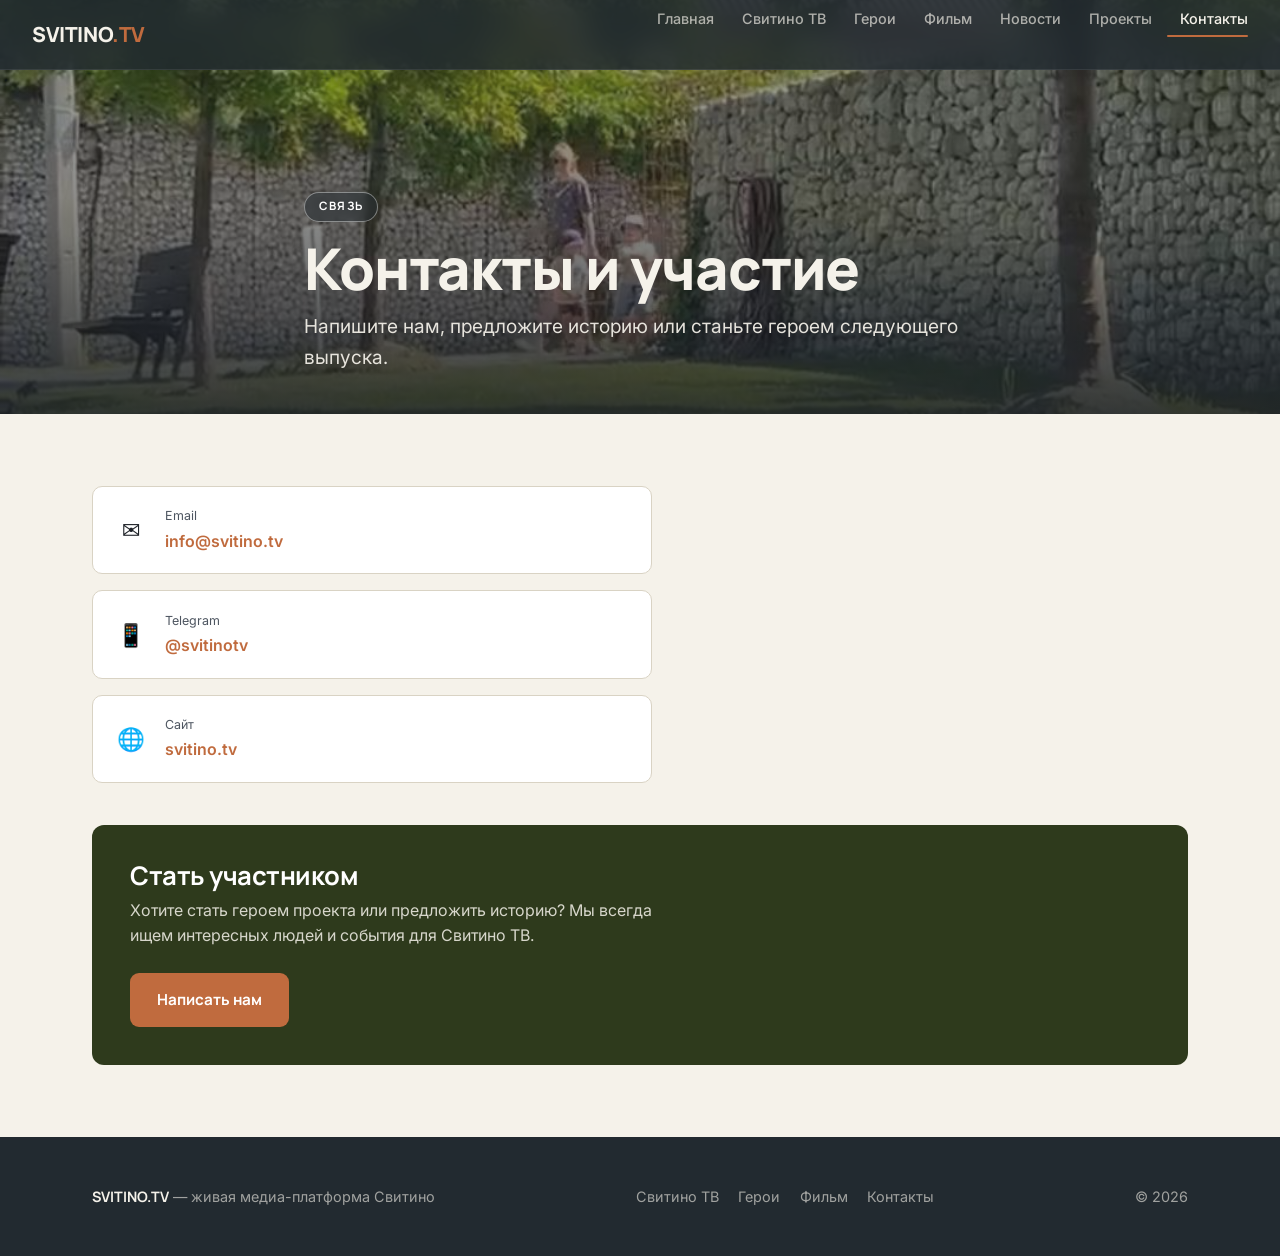
==== commit 8613bb3f: "feat: единый дизайн v5 на всех страницах + v5 как главная - index.html: главной стала версия «Экран " ====
--- a/contacts.html
+++ b/contacts.html
@@ -5,27 +5,16 @@
   <meta name="viewport" content="width=device-width, initial-scale=1.0">
   <title>Контакты — SVITINO.TV</title>
   <meta name="description" content="Связаться с командой Свитино ТВ или стать участником проекта.">
-  <link rel="stylesheet" href="css/style.css">
-  <style>
-    .participate {
-      background: var(--bg-card);
-      border: 1px solid var(--border);
-      border-radius: 16px;
-      padding: 2.5rem;
-      margin-top: 3rem;
-    }
-    .participate h2 { font-size: 1.5rem; margin-bottom: 0.5rem; }
-    .participate h2 span { color: var(--accent); }
-    .participate p { color: var(--text-muted); margin-bottom: 1.5rem; }
-  </style>
+  <link rel="preconnect" href="https://fonts.googleapis.com">
+  <link rel="preconnect" href="https://fonts.gstatic.com" crossorigin>
+  <link href="https://fonts.googleapis.com/css2?family=Manrope:wght@500;600;700;800&family=Inter:wght@400;500;600&display=swap" rel="stylesheet">
+  <link rel="stylesheet" href="css/v5.css">
 </head>
 <body>
 
 <nav>
   <a class="nav-logo" href="index.html">SVITINO<span>.TV</span></a>
-  <button class="nav-burger" aria-label="Меню">
-    <span></span><span></span><span></span>
-  </button>
+  <button class="nav-burger" aria-label="Меню" aria-expanded="false"><span></span><span></span><span></span></button>
   <ul class="nav-links">
     <li><a href="index.html">Главная</a></li>
     <li><a href="tv.html">Свитино ТВ</a></li>
@@ -37,48 +26,41 @@
   </ul>
 </nav>
 
-<div class="page">
-  <div class="page-hero">
-    <div class="coming-soon">Связь</div>
-    <h1>Контакты <span style="color:var(--accent)">и участие</span></h1>
-    <p>Напишите нам или станьте героем следующего выпуска.</p>
-  </div>
+<main>
+  <header class="page-banner b-contacts">
+    <div class="bg" role="img" aria-label="Двор в Свитино"></div>
+    <div class="wrap">
+      <span class="badge">Связь</span>
+      <h1>Контакты и участие</h1>
+      <p class="lead">Напишите нам, предложите историю или станьте героем следующего выпуска.</p>
+    </div>
+  </header>
 
-  <div class="section">
-    <ul class="contact-list">
-      <li>
-        <span class="ci">✉️</span>
-        <div>
-          <div style="font-size:0.8rem;color:var(--text-muted);margin-bottom:0.2rem">Email</div>
-          <a href="mailto:info@svitino.tv">info@svitino.tv</a>
-        </div>
-      </li>
-      <li>
-        <span class="ci">📱</span>
-        <div>
-          <div style="font-size:0.8rem;color:var(--text-muted);margin-bottom:0.2rem">Telegram</div>
-          <a href="https://t.me/svitinotv" target="_blank" rel="noopener">@svitinotv</a>
-        </div>
-      </li>
-      <li>
-        <span class="ci">🌐</span>
-        <div>
-          <div style="font-size:0.8rem;color:var(--text-muted);margin-bottom:0.2rem">Сайт</div>
-          <a href="https://svitino.tv">svitino.tv</a>
-        </div>
-      </li>
-    </ul>
+  <section class="content">
+    <div class="wrap">
+      <ul class="contact-list">
+        <li><span class="ci" aria-hidden="true">✉️</span><div><div class="k">Email</div><a href="mailto:info@svitino.tv">info@svitino.tv</a></div></li>
+        <li><span class="ci" aria-hidden="true">📱</span><div><div class="k">Telegram</div><a href="https://t.me/svitinotv" target="_blank" rel="noopener">@svitinotv</a></div></li>
+        <li><span class="ci" aria-hidden="true">🌐</span><div><div class="k">Сайт</div><a href="https://svitino.tv" target="_blank" rel="noopener">svitino.tv</a></div></li>
+      </ul>
 
-    <div class="participate">
-      <h2>Стать <span>участником</span></h2>
-      <p>Хотите стать героем проекта или предложить историю? Мы всегда ищем интересных людей и события для Свитино ТВ.</p>
-      <a href="mailto:info@svitino.tv?subject=Хочу стать участником SVITINO.TV" class="btn btn-primary">Написать нам</a>
+      <div class="participate">
+        <h2>Стать участником</h2>
+        <p>Хотите стать героем проекта или предложить историю? Мы всегда ищем интересных людей и события для Свитино ТВ.</p>
+        <a href="mailto:info@svitino.tv?subject=Хочу стать участником SVITINO.TV" class="btn btn-primary">Написать нам</a>
+      </div>
     </div>
-  </div>
-</div>
+  </section>
+</main>
 
 <footer>
-  <strong>SVITINO.TV</strong> — живая медиа-платформа &nbsp;·&nbsp; 2025
+  <div class="wrap foot-grid">
+    <div><strong>SVITINO.TV</strong> — живая медиа-платформа Свитино</div>
+    <div class="foot-links">
+      <a href="tv.html">Свитино ТВ</a><a href="heroes.html">Герои</a><a href="film.html">Фильм</a><a href="contacts.html">Контакты</a>
+    </div>
+    <div>© 2026</div>
+  </div>
 </footer>
 
 <script src="js/nav.js"></script>
--- a/css/v5.css
+++ b/css/v5.css
@@ -0,0 +1,327 @@
+/* ════════════════════════════════════════════════════════════
+   SVITINO.TV — v5  «Экран между двух дубов»
+   Дизайн-система: см. DESIGN.md. Палитра выведена из фото Свитино.
+   ════════════════════════════════════════════════════════════ */
+
+*, *::before, *::after { box-sizing: border-box; margin: 0; padding: 0; }
+
+:root {
+  /* природа / тепло */
+  --green:      #3E6236;
+  --green-deep: #2E3A1C;
+  --khaki:      #7E8A52;
+  --terracotta: #C06B3E;
+  --crimson:    #A43E33;
+  /* камень / техно */
+  --graphite:   #222A30;
+  --steel:      #3A4248;
+  --stone:      #838483;
+  --sky:        #44709D;
+  /* нейтрали */
+  --ink:        #1E2228;
+  --ink-soft:   #4d5560;
+  --paper:      #F5F2EA;
+  --sand:       #E7E3D6;
+  --line:       #D9D3C4;
+
+  --head: 'Manrope', system-ui, -apple-system, sans-serif;
+  --body: 'Inter', system-ui, -apple-system, sans-serif;
+  --nav-h: 70px;
+  --maxw: 1160px;
+  --r: 12px;
+  --ease: cubic-bezier(.22,.61,.36,1);
+}
+
+html { scroll-behavior: smooth; }
+
+body {
+  background: var(--paper);
+  color: var(--ink);
+  font-family: var(--body);
+  font-size: 16px;
+  line-height: 1.6;
+  -webkit-font-smoothing: antialiased;
+}
+
+a { color: inherit; text-decoration: none; }
+img { display: block; max-width: 100%; }
+
+/* видимый фокус для клавиатуры (DESIGN.md §6) */
+:focus-visible { outline: 3px solid var(--sky); outline-offset: 3px; border-radius: 4px; }
+.hero :focus-visible, .memory :focus-visible, .cta :focus-visible, nav :focus-visible { outline-color: #fff; }
+h1, h2, h3 { font-family: var(--head); line-height: 1.05; text-wrap: balance; letter-spacing: -0.02em; }
+
+.wrap { max-width: var(--maxw); margin: 0 auto; padding: 0 2rem; }
+
+/* ── Navigation ─────────────────────────────── */
+nav {
+  position: fixed; inset: 0 0 auto 0; height: var(--nav-h);
+  display: flex; align-items: center; justify-content: space-between;
+  padding: 0 2rem; z-index: 100;
+  background: rgba(34,42,48,.82);
+  backdrop-filter: blur(12px);
+  border-bottom: 1px solid rgba(255,255,255,.08);
+}
+.nav-logo { font-family: var(--head); font-weight: 800; font-size: 1.3rem; letter-spacing: -.02em; color: var(--paper); }
+.nav-logo span { color: var(--terracotta); }
+.nav-links { display: flex; gap: .15rem; list-style: none; }
+.nav-links a {
+  padding: .45rem .8rem; border-radius: 7px; font-size: .9rem; font-weight: 500;
+  color: rgba(245,242,234,.66); transition: color .2s, background .2s;
+}
+.nav-links a:hover { color: var(--paper); background: rgba(255,255,255,.08); }
+.nav-links a.active { color: var(--paper); }
+.nav-links a.active::after {
+  content: ""; display: block; height: 2px; margin-top: 3px; border-radius: 2px;
+  background: var(--terracotta);
+}
+.nav-burger { display: none; flex-direction: column; gap: 5px; background: none; border: none; cursor: pointer; padding: 6px; }
+.nav-burger span { display: block; width: 24px; height: 2px; background: var(--paper); border-radius: 2px; transition: .3s; }
+
+/* ── Buttons ────────────────────────────────── */
+.btn {
+  display: inline-flex; align-items: center; gap: .55rem;
+  padding: .85rem 1.6rem; border-radius: 9px; border: 1.5px solid transparent;
+  font-family: var(--head); font-size: .95rem; font-weight: 700; cursor: pointer;
+  transition: transform .2s var(--ease), background .2s, border-color .2s, color .2s;
+}
+.btn-primary { background: var(--terracotta); color: #fff; }
+.btn-primary:hover { background: #a85a31; transform: translateY(-2px); }
+.btn-ghost { background: transparent; color: var(--paper); border-color: rgba(245,242,234,.35); }
+.btn-ghost:hover { border-color: var(--paper); transform: translateY(-2px); }
+.btn-dark { background: var(--green); color: #fff; }
+.btn-dark:hover { background: var(--green-deep); transform: translateY(-2px); }
+
+/* ── Hero ───────────────────────────────────── */
+.hero {
+  position: relative; min-height: 100vh; display: flex; align-items: flex-end;
+  color: var(--paper); overflow: hidden;
+}
+.hero-bg {
+  position: absolute; inset: 0;
+  background: url("../img/sign-summer.jpg") center 40%/cover no-repeat;
+  transform: scale(1.05); animation: heroZoom 18s ease-out forwards;
+}
+@keyframes heroZoom { to { transform: scale(1); } }
+.hero::after {
+  content: ""; position: absolute; inset: 0;
+  background: linear-gradient(180deg, rgba(34,42,48,.55) 0%, rgba(34,42,48,.15) 35%, rgba(30,34,40,.85) 100%);
+}
+.hero-inner { position: relative; z-index: 2; width: 100%; padding-bottom: 5rem; padding-top: calc(var(--nav-h) + 2rem); }
+.hero-badge {
+  display: inline-flex; align-items: center; gap: .5rem;
+  font-family: var(--head); font-size: .8rem; font-weight: 600; letter-spacing: .12em; text-transform: uppercase;
+  padding: .4rem .95rem; border-radius: 30px; background: rgba(34,42,48,.55); border: 1px solid rgba(135,170,200,.55);
+  backdrop-filter: blur(4px); margin-bottom: 1.4rem;
+}
+.hero-badge .dot { width: 8px; height: 8px; border-radius: 50%; background: var(--crimson); box-shadow: 0 0 0 0 rgba(164,62,51,.7); animation: pulse 2s infinite; }
+@keyframes pulse { 0%{box-shadow:0 0 0 0 rgba(164,62,51,.7)} 70%{box-shadow:0 0 0 9px rgba(164,62,51,0)} 100%{box-shadow:0 0 0 0 rgba(164,62,51,0)} }
+.hero h1 { font-size: clamp(2.8rem, 8vw, 5.5rem); font-weight: 800; margin-bottom: 1rem; text-shadow: 0 2px 24px rgba(20,24,28,.5); }
+.hero h1 span { color: var(--terracotta); }
+.hero-lead { font-size: clamp(1.05rem, 2.4vw, 1.45rem); max-width: 600px; color: rgba(245,242,234,.95); margin-bottom: 2rem; text-shadow: 0 1px 12px rgba(20,24,28,.55); }
+.hero-lead b { font-weight: 600; color: #fff; }
+.hero-actions { display: flex; gap: 1rem; flex-wrap: wrap; }
+.hero-scroll { position: absolute; left: 50%; bottom: 1.4rem; transform: translateX(-50%); z-index: 2; font-size: 1.4rem; color: rgba(245,242,234,.7); animation: bob 2.2s infinite; }
+@keyframes bob { 0%,100%{transform:translate(-50%,0)} 50%{transform:translate(-50%,8px)} }
+
+/* ── Story (1945) ───────────────────────────── */
+.story { background: var(--sand); padding: 6rem 0; }
+.story-grid { display: grid; grid-template-columns: 1.05fr 1fr; gap: 3.5rem; align-items: center; }
+.eyebrow { font-family: var(--head); font-size: .8rem; font-weight: 700; letter-spacing: .16em; text-transform: uppercase; color: var(--terracotta); margin-bottom: 1rem; }
+.story h2 { font-size: clamp(1.9rem, 4vw, 2.9rem); color: var(--green-deep); margin-bottom: 1.4rem; }
+.story p { color: var(--ink-soft); margin-bottom: 1.1rem; max-width: 60ch; }
+.story p b { color: var(--ink); }
+.story-films { display: flex; flex-wrap: wrap; gap: .5rem; margin-top: 1.6rem; }
+.film-chip { font-family: var(--head); font-size: .82rem; font-weight: 600; padding: .35rem .85rem; border-radius: 20px; background: #fff; border: 1px solid var(--line); color: var(--green-deep); }
+.story-media { position: relative; }
+.story-media img { width: 100%; border-radius: var(--r); aspect-ratio: 4/5; object-fit: cover; box-shadow: 0 18px 40px rgba(34,42,48,.18); }
+.emblem {
+  position: absolute; right: -18px; bottom: -18px; width: 96px; height: 96px;
+  background: var(--green-deep); border-radius: 50%; display: grid; place-items: center;
+  box-shadow: 0 10px 24px rgba(0,0,0,.25); padding: 16px;
+}
+.emblem svg { width: 100%; height: 100%; }
+
+/* ── Section heading ────────────────────────── */
+.section { padding: 6rem 0; }
+.section-head { margin-bottom: 3rem; max-width: 640px; }
+.section-head h2 { font-size: clamp(1.8rem, 4vw, 2.6rem); color: var(--green-deep); margin-bottom: .7rem; }
+.section-head p { color: var(--ink-soft); }
+
+/* ── Rubric cards (gabion grid) ─────────────── */
+.rubrics { display: grid; grid-template-columns: repeat(3, 1fr); gap: 1.4rem; }
+.rubric {
+  position: relative; border-radius: var(--r); overflow: hidden; min-height: 300px;
+  display: flex; flex-direction: column; justify-content: flex-end; color: var(--paper);
+  border: 1px solid rgba(0,0,0,.06); transition: transform .25s var(--ease), box-shadow .25s;
+}
+.rubric:hover { transform: translateY(-5px); box-shadow: 0 16px 36px rgba(34,42,48,.22); }
+.rubric::before { content: ""; position: absolute; inset: 0; background-size: cover; background-position: center; transition: transform .5s var(--ease); }
+.rubric:hover::before { transform: scale(1.06); }
+.rubric::after { content: ""; position: absolute; inset: 0; background: linear-gradient(180deg, transparent 30%, rgba(30,34,40,.86) 100%); }
+.rubric > * { position: relative; z-index: 2; }
+.rubric-body { padding: 1.5rem; }
+.rubric-tag { font-family: var(--head); font-size: .72rem; font-weight: 700; letter-spacing: .12em; text-transform: uppercase; color: var(--terracotta); }
+.rubric h3 { font-size: 1.5rem; margin: .35rem 0 .35rem; color: #fff; }
+.rubric p { font-size: .9rem; color: rgba(245,242,234,.8); }
+.r-tv::before    { background-image: url("../img/building-facade.jpg"); }
+.r-heroes::before{ background-image: url("../img/memorial-plaza.jpg"); }
+.r-film::before  { background-image: url("../img/memorial-cinema.jpg"); }
+.r-news::before  { background-image: url("../img/event-culture.jpg"); }
+.r-projects::before { background-image: url("../img/teens-wall.jpg"); }
+.r-archive::before  { background-image: url("../img/archive-gallery.jpg"); filter: grayscale(.7); }
+
+/* ── Heroes / memory (graphite register) ────── */
+.memory { background: var(--graphite); color: var(--paper); position: relative; overflow: hidden; }
+.memory .wrap { position: relative; z-index: 2; }
+.memory-grid { display: grid; grid-template-columns: 1fr 1.1fr; gap: 3rem; align-items: center; }
+.memory-years { font-family: var(--head); font-weight: 800; font-size: clamp(2.4rem,6vw,4rem); letter-spacing: .04em; color: #fff; margin-bottom: 1rem; }
+.memory-years span { color: var(--stone); }
+.memory p { color: rgba(245,242,234,.78); max-width: 52ch; margin-bottom: 1.4rem; }
+.memory-media img { width: 100%; border-radius: var(--r); aspect-ratio: 16/11; object-fit: cover; filter: grayscale(.25) contrast(1.05); }
+
+/* ── Closing CTA ────────────────────────────── */
+.cta { padding: 6rem 0; text-align: center; background: var(--green-deep); color: var(--paper); }
+.cta h2 { font-size: clamp(2rem,5vw,3.2rem); margin-bottom: 1rem; color: #fff; }
+.cta p { color: rgba(245,242,234,.82); max-width: 50ch; margin: 0 auto 2.2rem; }
+.cta .hero-actions { justify-content: center; }
+
+/* ── Footer ─────────────────────────────────── */
+footer { background: var(--graphite); color: rgba(245,242,234,.6); padding: 3rem 0; font-size: .9rem; }
+.foot-grid { display: flex; justify-content: space-between; align-items: center; gap: 1.5rem; flex-wrap: wrap; }
+footer strong { color: var(--paper); font-family: var(--head); }
+.foot-links { display: flex; gap: 1.2rem; flex-wrap: wrap; }
+.foot-links a:hover { color: var(--terracotta); }
+
+/* ── Reveal on scroll ───────────────────────── */
+.reveal { opacity: 0; transform: translateY(24px); transition: opacity .7s var(--ease), transform .7s var(--ease); }
+.reveal.in { opacity: 1; transform: none; }
+@media (prefers-reduced-motion: reduce) {
+  .reveal { opacity: 1; transform: none; transition: none; }
+  .hero-bg { animation: none; transform: none; }
+  .hero-scroll, .hero-badge .dot { animation: none; }
+}
+
+/* ════════════════════════════════════════════════
+   ВНУТРЕННИЕ СТРАНИЦЫ
+   ════════════════════════════════════════════════ */
+
+/* фото-баннер страницы */
+.page-banner {
+  position: relative; min-height: 46vh; display: flex; align-items: flex-end;
+  color: var(--paper); overflow: hidden;
+}
+.page-banner > .bg { position: absolute; inset: 0; background-size: cover; background-position: center; }
+.page-banner::after { content: ""; position: absolute; inset: 0;
+  background: linear-gradient(180deg, rgba(34,42,48,.45) 0%, rgba(30,34,40,.5) 50%, rgba(30,34,40,.9) 100%); }
+.page-banner .wrap { position: relative; z-index: 2; padding-top: calc(var(--nav-h) + 2.5rem); padding-bottom: 2.6rem; }
+.page-banner h1 { font-size: clamp(2.1rem, 6vw, 3.6rem); font-weight: 800; }
+.page-banner .lead { color: rgba(245,242,234,.92); max-width: 56ch; margin-top: .8rem; font-size: clamp(1rem,2vw,1.2rem); text-shadow: 0 1px 10px rgba(20,24,28,.5); }
+.b-tv > .bg      { background-image: url("../img/building-facade.jpg"); }
+.b-heroes > .bg  { background-image: url("../img/memorial-plaza.jpg"); }
+.b-film > .bg    { background-image: url("../img/memorial-cinema-angle.jpg"); }
+.b-news > .bg    { background-image: url("../img/event-culture.jpg"); }
+.b-projects > .bg{ background-image: url("../img/teens-wall.jpg"); }
+.b-contacts > .bg{ background-image: url("../img/yard-summer.jpg"); }
+
+/* бейдж-рубрика */
+.badge {
+  display: inline-block; font-family: var(--head); font-size: .72rem; font-weight: 700;
+  letter-spacing: .12em; text-transform: uppercase; color: var(--terracotta);
+  background: rgba(192,107,62,.12); border: 1px solid rgba(192,107,62,.4);
+  padding: .3rem .85rem; border-radius: 20px; margin-bottom: 1rem;
+}
+.page-banner .badge { color: #fff; background: rgba(34,42,48,.5); border-color: rgba(255,255,255,.4); backdrop-filter: blur(4px); }
+
+/* секция-контент на бумаге */
+.content { padding: 4.5rem 0; }
+.content > .wrap > h2 { font-family: var(--head); font-size: clamp(1.5rem,3.5vw,2.1rem); color: var(--green-deep); margin-bottom: .8rem; }
+.content .lead-in { font-size: 1.1rem; color: var(--ink-soft); max-width: 62ch; margin-bottom: 2.6rem; }
+.content .lead-in a { color: var(--terracotta); font-weight: 600; }
+
+/* светлые карточки */
+.grid-cards { display: grid; grid-template-columns: repeat(auto-fill, minmax(290px,1fr)); gap: 1.5rem; }
+.card-lite { background: #fff; border: 1px solid var(--line); border-radius: var(--r); overflow: hidden;
+  transition: transform .22s var(--ease), box-shadow .22s, border-color .22s; }
+.card-lite:hover { transform: translateY(-4px); box-shadow: 0 14px 32px rgba(34,42,48,.13); border-color: var(--stone); }
+.card-thumb { aspect-ratio: 16/10; background: var(--sand) center/cover no-repeat; display: grid; place-items: center;
+  font-size: 2.4rem; color: var(--stone); border-bottom: 1px solid var(--line); }
+.card-lite .body { padding: 1.25rem 1.35rem 1.5rem; }
+.card-lite .tag { font-family: var(--head); font-size: .72rem; font-weight: 700; letter-spacing: .1em; text-transform: uppercase; color: var(--terracotta); }
+.card-lite h3 { font-size: 1.2rem; color: var(--green-deep); margin: .35rem 0 .5rem; }
+.card-lite p { font-size: .92rem; color: var(--ink-soft); }
+.card-lite .more { display: inline-block; margin-top: .9rem; font-family: var(--head); font-weight: 700; font-size: .85rem; color: var(--green); }
+.card-lite .more:hover { color: var(--green-deep); }
+.card-lite.is-soon { opacity: .82; }
+
+/* люди (Герои) — круглые */
+.card-person { text-align: center; padding: 2rem 1.35rem; }
+.card-person .avatar { width: 110px; height: 110px; border-radius: 50%; margin: 0 auto 1.1rem;
+  background: var(--sand) center/cover no-repeat; display: grid; place-items: center; font-size: 2.6rem; color: var(--stone); border: 1px solid var(--line); }
+
+/* новости */
+.news-list { display: flex; flex-direction: column; gap: 1rem; }
+.news-item { display: flex; gap: 1.4rem; padding: 1.4rem 1.5rem; background: #fff; border: 1px solid var(--line);
+  border-radius: var(--r); transition: border-color .2s, transform .2s; }
+.news-item:hover { border-color: var(--stone); transform: translateX(3px); }
+.news-date { flex-shrink: 0; width: 74px; text-align: center; }
+.news-date .d { font-family: var(--head); font-size: 2rem; font-weight: 800; line-height: 1; color: var(--terracotta); }
+.news-date .m { font-size: .78rem; color: var(--ink-soft); text-transform: uppercase; letter-spacing: .05em; }
+.news-item .tag { font-family: var(--head); font-size: .72rem; font-weight: 700; letter-spacing: .1em; text-transform: uppercase; color: var(--green); }
+.news-item h3 { font-size: 1.08rem; color: var(--green-deep); margin: .25rem 0; }
+.news-item p { font-size: .92rem; color: var(--ink-soft); }
+
+/* фильм */
+.film-poster { position: relative; max-width: 720px; margin: 0 auto 2.6rem; border-radius: var(--r); overflow: hidden; aspect-ratio: 16/9; }
+.film-poster img { width: 100%; height: 100%; object-fit: cover; filter: grayscale(.3) brightness(.7); }
+.film-poster .cap { position: absolute; inset: auto 0 0 0; padding: 1.6rem; background: linear-gradient(transparent, rgba(30,34,40,.85)); color: var(--paper); }
+.film-poster .cap .t { font-family: var(--head); font-weight: 800; font-size: 1.5rem; }
+.film-info { display: grid; grid-template-columns: repeat(auto-fill, minmax(180px,1fr)); gap: 1rem; margin-bottom: 2.4rem; }
+.film-info .item { background: #fff; border: 1px solid var(--line); border-radius: 10px; padding: 1rem 1.2rem; }
+.film-info .k { font-size: .74rem; color: var(--ink-soft); text-transform: uppercase; letter-spacing: .08em; margin-bottom: .25rem; }
+.film-info .v { font-family: var(--head); font-weight: 700; }
+
+/* контакты */
+.contact-list { list-style: none; display: flex; flex-direction: column; gap: 1rem; max-width: 560px; }
+.contact-list li { display: flex; align-items: center; gap: 1.1rem; padding: 1.2rem 1.4rem; background: #fff; border: 1px solid var(--line); border-radius: 10px; }
+.contact-list .ci { font-size: 1.4rem; width: 2rem; text-align: center; }
+.contact-list .k { font-size: .78rem; color: var(--ink-soft); margin-bottom: .15rem; }
+.contact-list a { color: var(--terracotta); font-weight: 600; }
+.contact-list a:hover { color: var(--crimson); }
+.participate { background: var(--green-deep); color: var(--paper); border-radius: var(--r); padding: 2.4rem; margin-top: 2.6rem; }
+.participate h2 { font-size: 1.6rem; color: #fff; margin-bottom: .5rem; }
+.participate p { color: rgba(245,242,234,.85); margin-bottom: 1.5rem; max-width: 54ch; }
+
+/* ── Responsive ─────────────────────────────── */
+@media (max-width: 920px) {
+  .story-grid, .memory-grid { grid-template-columns: 1fr; gap: 2.2rem; }
+  .rubrics { grid-template-columns: repeat(2, 1fr); }
+  .memory-media { order: -1; }
+}
+@media (max-width: 768px) {
+  nav { padding: 0 1.1rem; }
+  .nav-links {
+    position: fixed; top: var(--nav-h); left: 0; right: 0;
+    flex-direction: column; gap: .2rem; padding: 1rem;
+    background: rgba(34,42,48,.97); border-bottom: 1px solid rgba(255,255,255,.1);
+    transform: translateY(-130%); transition: transform .3s var(--ease);
+  }
+  .nav-links.open { transform: translateY(0); }
+  .nav-links a { padding: .7rem 1rem; font-size: 1rem; }
+  .nav-burger { display: flex; }
+  .wrap { padding: 0 1.25rem; }
+  .hero-bg { background-image: url("../img/sign-vertical.jpg"); background-position: center; }
+  .hero-actions { flex-direction: column; align-items: stretch; }
+  .hero-actions .btn { justify-content: center; }
+  .section, .story, .cta { padding: 4rem 0; }
+  .rubrics { grid-template-columns: 1fr; }
+}
+
+/* адаптив внутренних страниц */
+@media (max-width: 600px) {
+  .news-item { flex-direction: column; gap: .6rem; }
+  .news-date { width: auto; display: flex; gap: .5rem; align-items: baseline; text-align: left; }
+  .news-date .d { font-size: 1.5rem; }
+  .content { padding: 3rem 0; }
+  .participate { padding: 1.6rem; }
+}
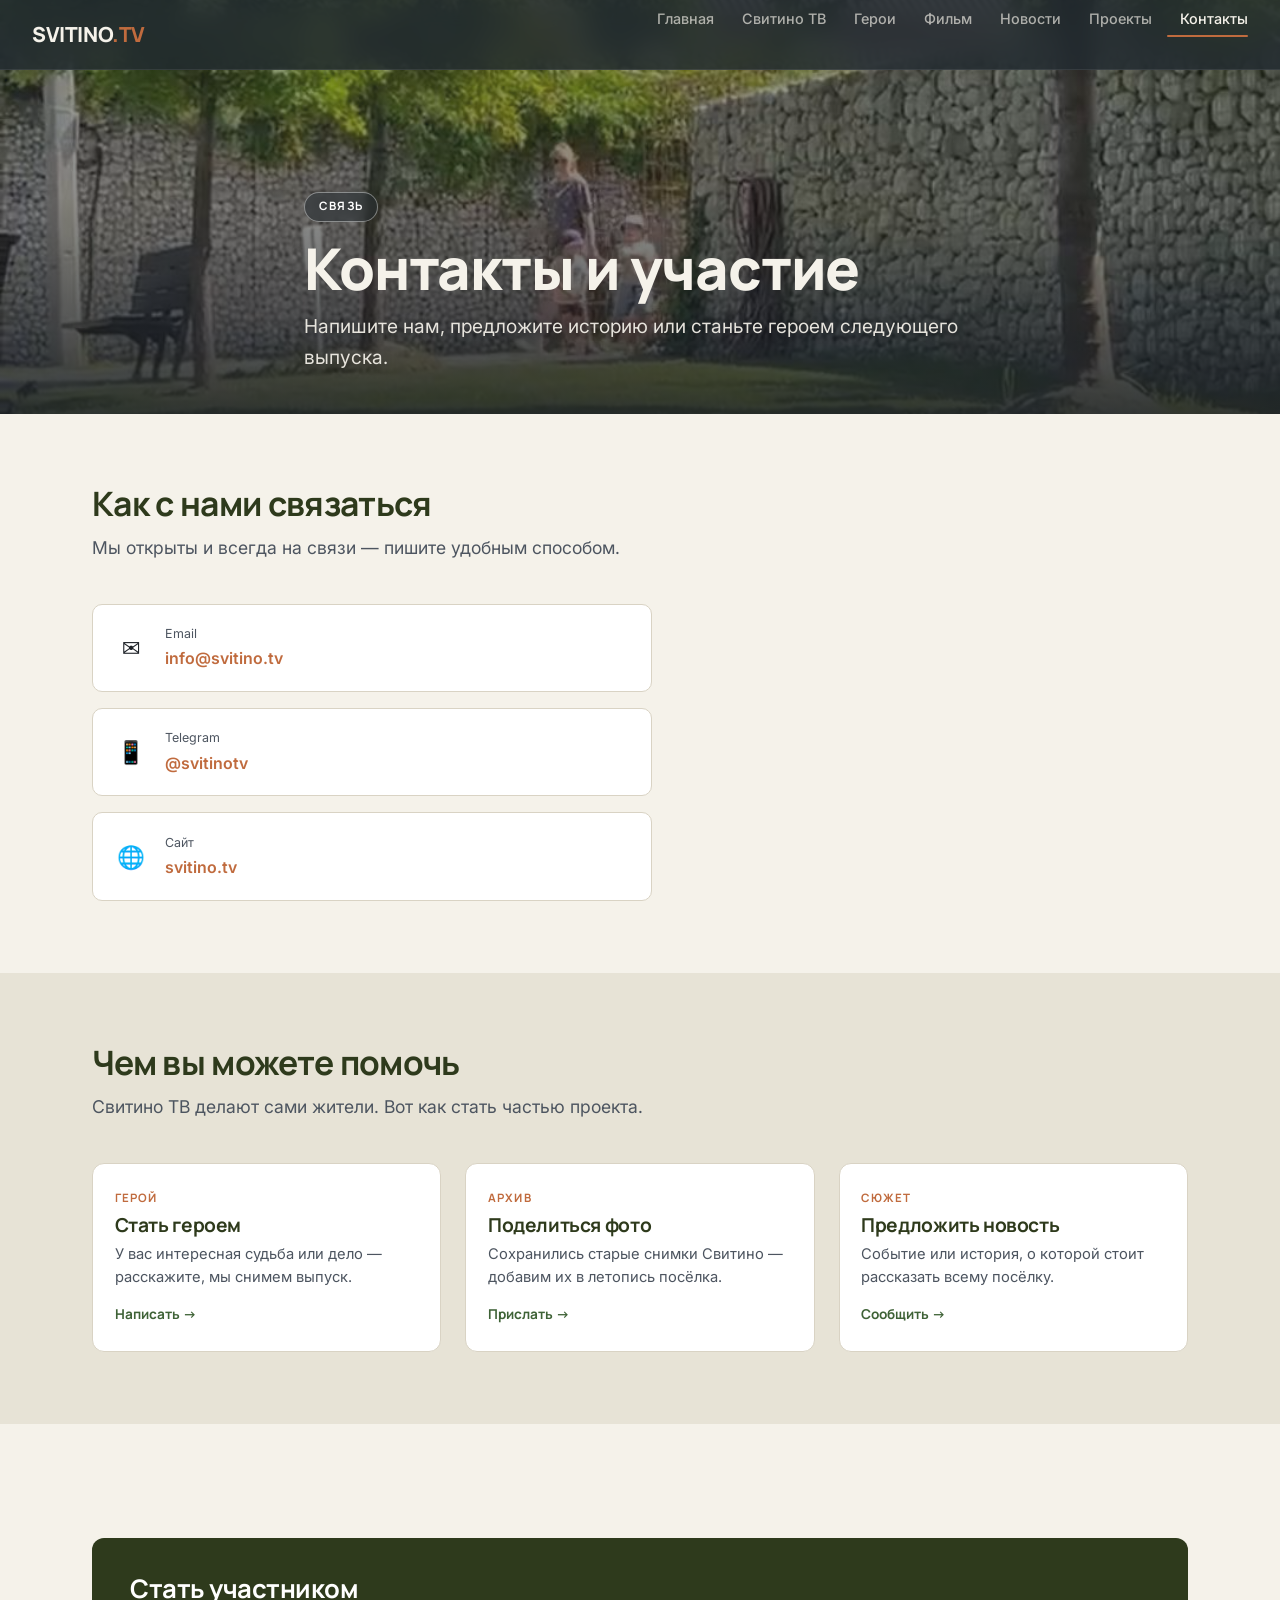
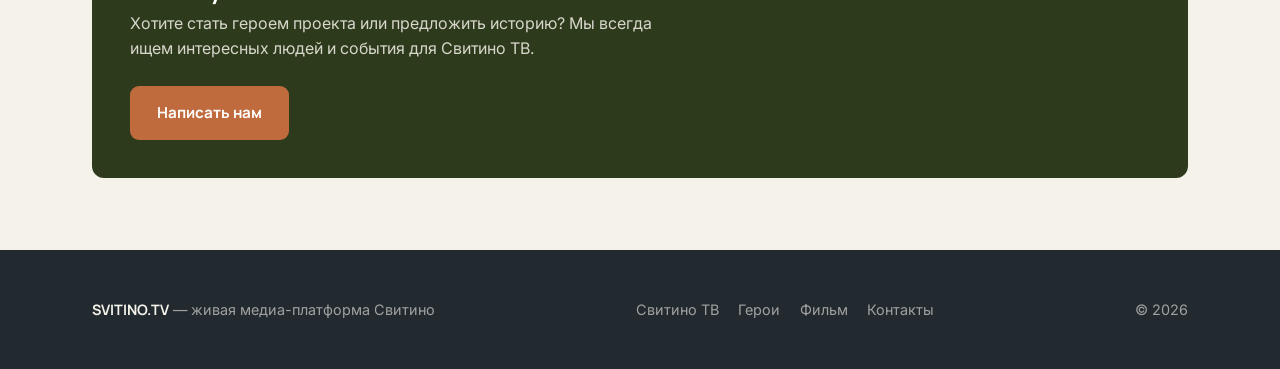
==== commit 7e7f6f15: "feat(contacts): страница «Контакты» в стиле главной (контакты + способы участия + участник CTA) Co-A" ====
--- a/contacts.html
+++ b/contacts.html
@@ -36,15 +36,42 @@
     </div>
   </header>
 
+  <!-- Контакты -->
   <section class="content">
     <div class="wrap">
+      <h2>Как с нами связаться</h2>
+      <p class="lead-in">Мы открыты и всегда на связи — пишите удобным способом.</p>
       <ul class="contact-list">
         <li><span class="ci" aria-hidden="true">✉️</span><div><div class="k">Email</div><a href="mailto:info@svitino.tv">info@svitino.tv</a></div></li>
         <li><span class="ci" aria-hidden="true">📱</span><div><div class="k">Telegram</div><a href="https://t.me/svitinotv" target="_blank" rel="noopener">@svitinotv</a></div></li>
         <li><span class="ci" aria-hidden="true">🌐</span><div><div class="k">Сайт</div><a href="https://svitino.tv" target="_blank" rel="noopener">svitino.tv</a></div></li>
       </ul>
+    </div>
+  </section>
 
-      <div class="participate">
+  <!-- Чем помочь -->
+  <section class="content" style="background:var(--sand);">
+    <div class="wrap">
+      <h2>Чем вы можете помочь</h2>
+      <p class="lead-in">Свитино ТВ делают сами жители. Вот как стать частью проекта.</p>
+      <div class="grid-cards">
+        <article class="card-lite reveal">
+          <div class="body"><span class="tag">Герой</span><h3>Стать героем</h3><p>У вас интересная судьба или дело — расскажите, мы снимем выпуск.</p><a href="mailto:info@svitino.tv?subject=Хочу стать героем SVITINO.TV" class="more">Написать →</a></div>
+        </article>
+        <article class="card-lite reveal">
+          <div class="body"><span class="tag">Архив</span><h3>Поделиться фото</h3><p>Сохранились старые снимки Свитино — добавим их в летопись посёлка.</p><a href="mailto:info@svitino.tv?subject=Старые фото Свитино" class="more">Прислать →</a></div>
+        </article>
+        <article class="card-lite reveal">
+          <div class="body"><span class="tag">Сюжет</span><h3>Предложить новость</h3><p>Событие или история, о которой стоит рассказать всему посёлку.</p><a href="mailto:info@svitino.tv?subject=Новость для SVITINO.TV" class="more">Сообщить →</a></div>
+        </article>
+      </div>
+    </div>
+  </section>
+
+  <!-- Участие -->
+  <section class="content">
+    <div class="wrap">
+      <div class="participate reveal">
         <h2>Стать участником</h2>
         <p>Хотите стать героем проекта или предложить историю? Мы всегда ищем интересных людей и события для Свитино ТВ.</p>
         <a href="mailto:info@svitino.tv?subject=Хочу стать участником SVITINO.TV" class="btn btn-primary">Написать нам</a>
@@ -64,5 +91,13 @@
 </footer>
 
 <script src="js/nav.js"></script>
+<script>
+  (function () {
+    var els = document.querySelectorAll('.reveal');
+    if (!('IntersectionObserver' in window)) { els.forEach(function (e) { e.classList.add('in'); }); return; }
+    var io = new IntersectionObserver(function (en) { en.forEach(function (e) { if (e.isIntersecting) { e.target.classList.add('in'); io.unobserve(e.target); } }); }, { threshold: 0.12 });
+    els.forEach(function (e) { io.observe(e); });
+  })();
+</script>
 </body>
 </html>
--- a/css/v5.css
+++ b/css/v5.css
@@ -325,3 +325,30 @@
   .content { padding: 3rem 0; }
   .participate { padding: 1.6rem; }
 }
+
+/* ════════ Доп. компоненты (featured / stat-band) ════════ */
+.featured { position: relative; border-radius: var(--r); overflow: hidden; aspect-ratio: 16/8; margin-bottom: 1.5rem; }
+.featured img { width: 100%; height: 100%; object-fit: cover; }
+.featured::after { content: ""; position: absolute; inset: 0; background: linear-gradient(180deg, rgba(30,34,40,.25) 0%, rgba(30,34,40,.4) 55%, rgba(30,34,40,.9) 100%); }
+.featured .meta { position: absolute; z-index: 2; inset: auto 0 0 0; padding: 2rem; color: var(--paper); }
+.featured .meta .tag { font-family: var(--head); font-size: .74rem; font-weight: 700; letter-spacing: .12em; text-transform: uppercase; color: var(--terracotta); }
+.featured .meta h3 { font-size: clamp(1.4rem, 3.2vw, 2.2rem); color: #fff; margin: .35rem 0 .3rem; }
+.featured .meta p { color: rgba(245,242,234,.85); max-width: 52ch; font-size: .95rem; }
+.play-btn { position: absolute; z-index: 2; top: 50%; left: 50%; transform: translate(-50%,-50%);
+  width: 78px; height: 78px; border-radius: 50%; background: rgba(192,107,62,.92); color: #fff;
+  display: grid; place-items: center; font-size: 1.7rem; padding-left: 6px;
+  box-shadow: 0 10px 30px rgba(0,0,0,.35); transition: transform .2s var(--ease), background .2s; }
+.featured:hover .play-btn { transform: translate(-50%,-50%) scale(1.08); background: var(--terracotta); }
+
+.stat-band { background: var(--graphite); border-radius: var(--r); display: grid; grid-template-columns: repeat(4,1fr); overflow: hidden; }
+.stat-band .cell { padding: 1.5rem 1.6rem; border-right: 1px solid rgba(255,255,255,.08); }
+.stat-band .cell:last-child { border-right: none; }
+.stat-band .k { font-size: .68rem; letter-spacing: .14em; text-transform: uppercase; color: rgba(245,242,234,.5); margin-bottom: .35rem; }
+.stat-band .v { font-family: var(--head); font-weight: 800; font-size: 1.4rem; color: var(--paper); }
+.stat-band .v.accent { color: var(--terracotta); }
+@media (max-width: 720px) {
+  .stat-band { grid-template-columns: 1fr 1fr; }
+  .stat-band .cell:nth-child(2) { border-right: none; }
+  .stat-band .cell:nth-child(1), .stat-band .cell:nth-child(2) { border-bottom: 1px solid rgba(255,255,255,.08); }
+  .featured .meta { padding: 1.25rem; }
+}
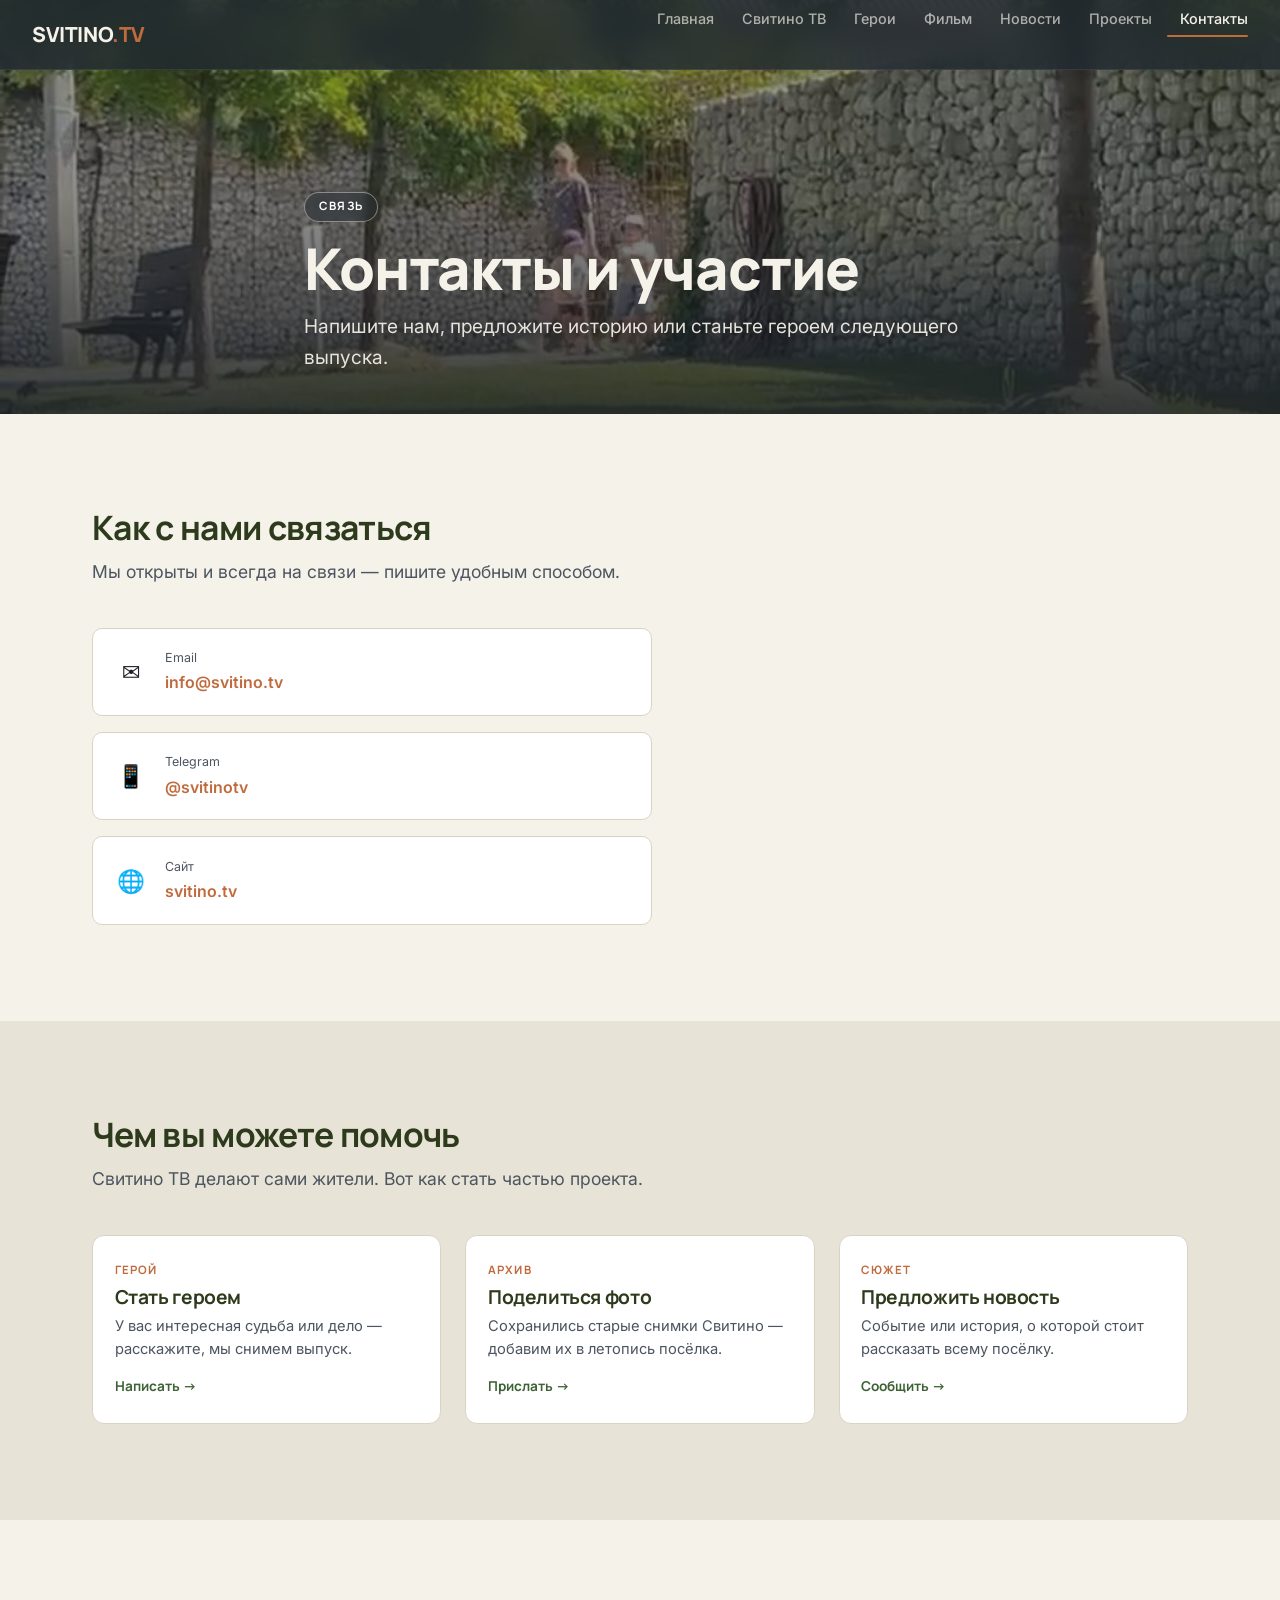
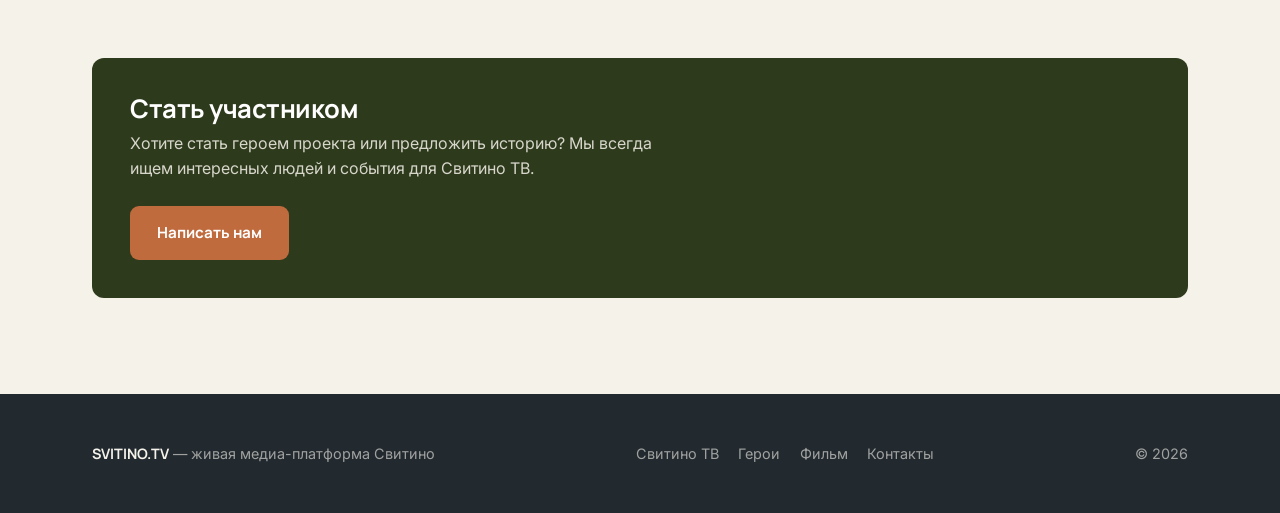
==== commit e3823c47: "fix(cache): версионирование css/v5.css (cache-busting) на всех страницах Браузеры кэшировали старую " ====
--- a/contacts.html
+++ b/contacts.html
@@ -8,7 +8,7 @@
   <link rel="preconnect" href="https://fonts.googleapis.com">
   <link rel="preconnect" href="https://fonts.gstatic.com" crossorigin>
   <link href="https://fonts.googleapis.com/css2?family=Manrope:wght@500;600;700;800&family=Inter:wght@400;500;600&display=swap" rel="stylesheet">
-  <link rel="stylesheet" href="css/v5.css">
+  <link rel="stylesheet" href="css/v5.css?v=20260617">
 </head>
 <body>
 
--- a/css/v5.css
+++ b/css/v5.css
@@ -234,7 +234,7 @@
 .page-banner .badge { color: #fff; background: rgba(34,42,48,.5); border-color: rgba(255,255,255,.4); backdrop-filter: blur(4px); }
 
 /* секция-контент на бумаге */
-.content { padding: 4.5rem 0; }
+.content { padding: 6rem 0; }
 .content > .wrap > h2 { font-family: var(--head); font-size: clamp(1.5rem,3.5vw,2.1rem); color: var(--green-deep); margin-bottom: .8rem; }
 .content .lead-in { font-size: 1.1rem; color: var(--ink-soft); max-width: 62ch; margin-bottom: 2.6rem; }
 .content .lead-in a { color: var(--terracotta); font-weight: 600; }
@@ -322,7 +322,7 @@
   .news-item { flex-direction: column; gap: .6rem; }
   .news-date { width: auto; display: flex; gap: .5rem; align-items: baseline; text-align: left; }
   .news-date .d { font-size: 1.5rem; }
-  .content { padding: 3rem 0; }
+  .content { padding: 4rem 0; }
   .participate { padding: 1.6rem; }
 }
 
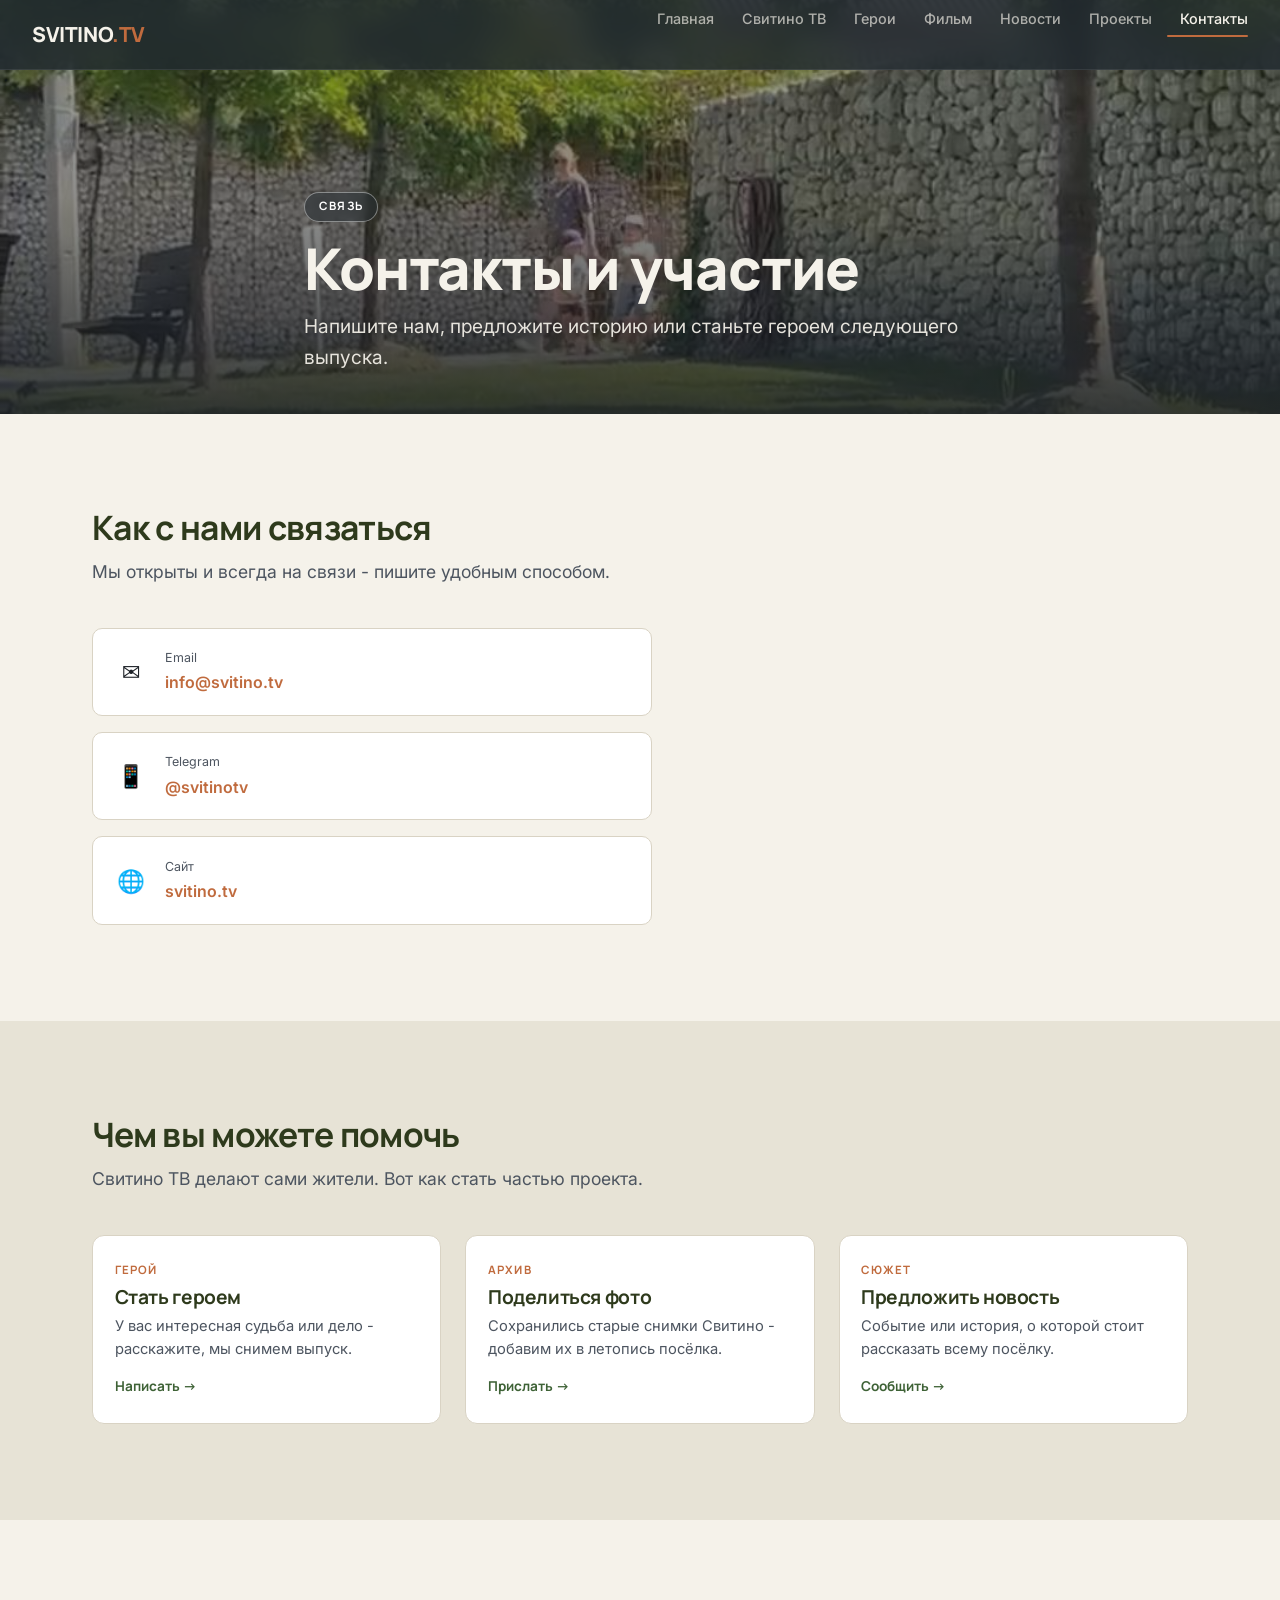
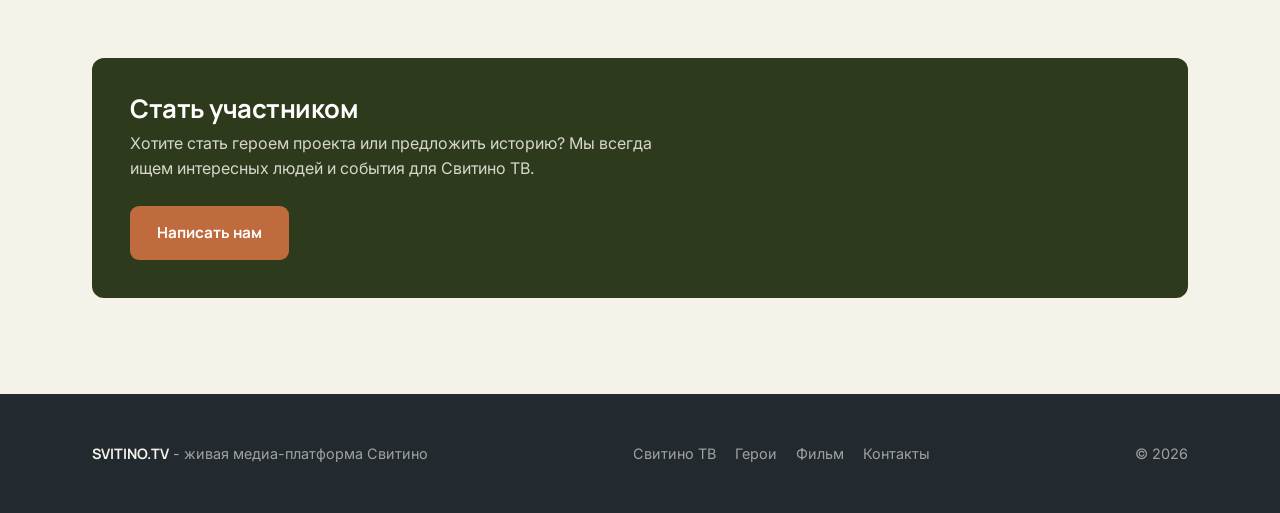
==== commit 667026ad: "style: заменить тире «—»/«–» на дефис «-» во всём тексте сайта Co-Authored-By: Claude Opus 4.8 <nore" ====
--- a/contacts.html
+++ b/contacts.html
@@ -3,7 +3,7 @@
 <head>
   <meta charset="UTF-8">
   <meta name="viewport" content="width=device-width, initial-scale=1.0">
-  <title>Контакты — SVITINO.TV</title>
+  <title>Контакты - SVITINO.TV</title>
   <meta name="description" content="Связаться с командой Свитино ТВ или стать участником проекта.">
   <link rel="preconnect" href="https://fonts.googleapis.com">
   <link rel="preconnect" href="https://fonts.gstatic.com" crossorigin>
@@ -40,7 +40,7 @@
   <section class="content">
     <div class="wrap">
       <h2>Как с нами связаться</h2>
-      <p class="lead-in">Мы открыты и всегда на связи — пишите удобным способом.</p>
+      <p class="lead-in">Мы открыты и всегда на связи - пишите удобным способом.</p>
       <ul class="contact-list">
         <li><span class="ci" aria-hidden="true">✉️</span><div><div class="k">Email</div><a href="mailto:info@svitino.tv">info@svitino.tv</a></div></li>
         <li><span class="ci" aria-hidden="true">📱</span><div><div class="k">Telegram</div><a href="https://t.me/svitinotv" target="_blank" rel="noopener">@svitinotv</a></div></li>
@@ -56,10 +56,10 @@
       <p class="lead-in">Свитино ТВ делают сами жители. Вот как стать частью проекта.</p>
       <div class="grid-cards">
         <article class="card-lite reveal">
-          <div class="body"><span class="tag">Герой</span><h3>Стать героем</h3><p>У вас интересная судьба или дело — расскажите, мы снимем выпуск.</p><a href="mailto:info@svitino.tv?subject=Хочу стать героем SVITINO.TV" class="more">Написать →</a></div>
+          <div class="body"><span class="tag">Герой</span><h3>Стать героем</h3><p>У вас интересная судьба или дело - расскажите, мы снимем выпуск.</p><a href="mailto:info@svitino.tv?subject=Хочу стать героем SVITINO.TV" class="more">Написать →</a></div>
         </article>
         <article class="card-lite reveal">
-          <div class="body"><span class="tag">Архив</span><h3>Поделиться фото</h3><p>Сохранились старые снимки Свитино — добавим их в летопись посёлка.</p><a href="mailto:info@svitino.tv?subject=Старые фото Свитино" class="more">Прислать →</a></div>
+          <div class="body"><span class="tag">Архив</span><h3>Поделиться фото</h3><p>Сохранились старые снимки Свитино - добавим их в летопись посёлка.</p><a href="mailto:info@svitino.tv?subject=Старые фото Свитино" class="more">Прислать →</a></div>
         </article>
         <article class="card-lite reveal">
           <div class="body"><span class="tag">Сюжет</span><h3>Предложить новость</h3><p>Событие или история, о которой стоит рассказать всему посёлку.</p><a href="mailto:info@svitino.tv?subject=Новость для SVITINO.TV" class="more">Сообщить →</a></div>
@@ -82,7 +82,7 @@
 
 <footer>
   <div class="wrap foot-grid">
-    <div><strong>SVITINO.TV</strong> — живая медиа-платформа Свитино</div>
+    <div><strong>SVITINO.TV</strong> - живая медиа-платформа Свитино</div>
     <div class="foot-links">
       <a href="tv.html">Свитино ТВ</a><a href="heroes.html">Герои</a><a href="film.html">Фильм</a><a href="contacts.html">Контакты</a>
     </div>
--- a/css/v5.css
+++ b/css/v5.css
@@ -1,5 +1,5 @@
 /* ════════════════════════════════════════════════════════════
-   SVITINO.TV — v5  «Экран между двух дубов»
+   SVITINO.TV - v5  «Экран между двух дубов»
    Дизайн-система: см. DESIGN.md. Палитра выведена из фото Свитино.
    ════════════════════════════════════════════════════════════ */
 
@@ -254,7 +254,7 @@
 .card-lite .more:hover { color: var(--green-deep); }
 .card-lite.is-soon { opacity: .82; }
 
-/* люди (Герои) — круглые */
+/* люди (Герои) - круглые */
 .card-person { text-align: center; padding: 2rem 1.35rem; }
 .card-person .avatar { width: 110px; height: 110px; border-radius: 50%; margin: 0 auto 1.1rem;
   background: var(--sand) center/cover no-repeat; display: grid; place-items: center; font-size: 2.6rem; color: var(--stone); border: 1px solid var(--line); }
